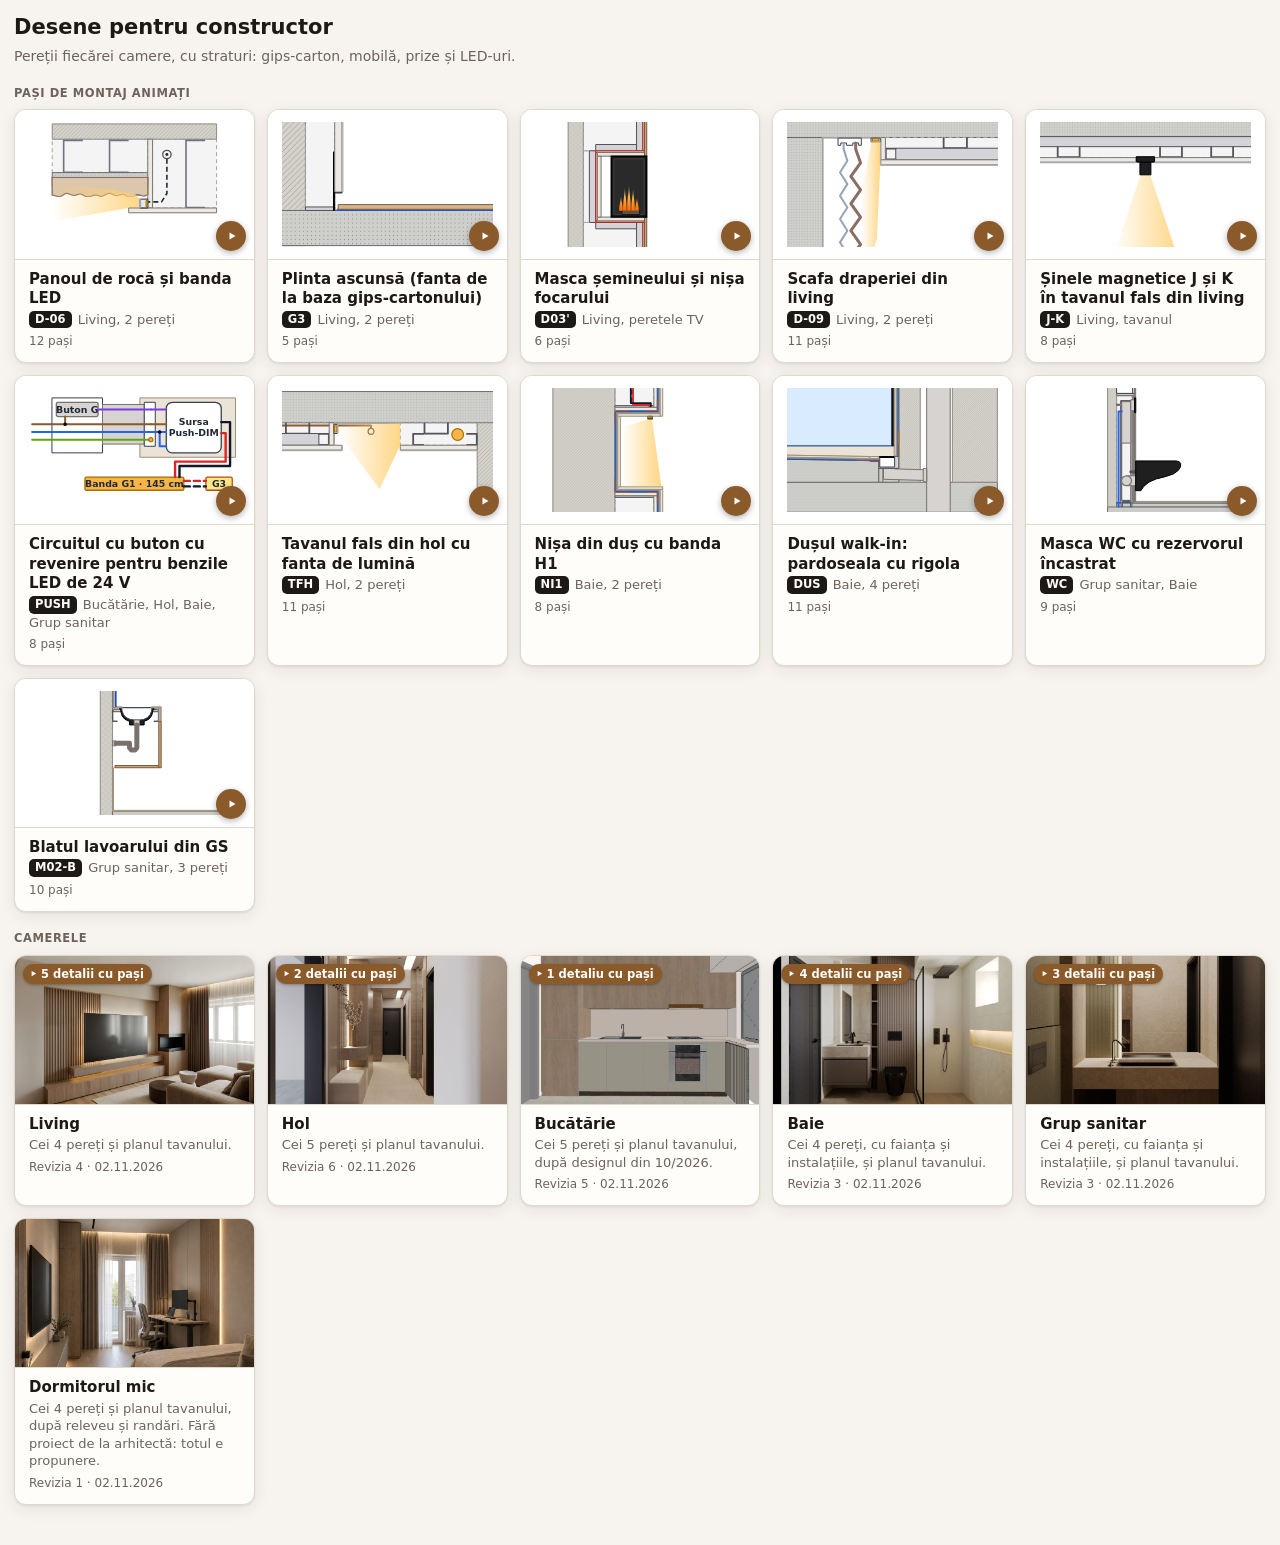
==== index.html @ 3a08f69e "Desene din renovare@1bae1ef Co-Authored-By: Claude Opus 5.5 <noreply@anthropic.com>" ====
<!doctype html>
<html lang="ro">
<head>
<meta charset="utf-8">
<meta name="robots" content="noindex, nofollow">
<meta name="viewport" content="width=device-width, initial-scale=1">
<title>Desene pentru constructor</title>
<link rel="stylesheet" href="css/desen.css">
<script>try { var t = localStorage.getItem('desene:tema'); if (t === 'luminos' || t === 'intunecat') document.documentElement.dataset.tema = t; } catch (e) {}</script>
</head>
<body>
<div class="pagina">
  <header class="cap">
    <h1>Desene pentru constructor</h1>
    <span id="subtitlu">Pereții fiecărei camere, cu straturi: gips-carton, mobilă, prize și LED-uri.</span>
  </header>
  <div class="camere carduri">
    <a class="card" href="living.html#N">
      <span class="card-vizual"><img src="img/camere/living.jpg" width="800" height="500" alt="Randarea livingului: peretele televizorului, cu șemineul" loading="lazy" decoding="async"></span>
      <span class="card-text"><b>Living</b><small>Cei 4 pereți și planul tavanului.</small><span class="card-rev">Revizia 4 · 02.11.2026</span></span>
    </a>
    <a class="card" href="hol.html#N">
      <span class="card-vizual"><img src="img/camere/hol.jpg" width="800" height="500" alt="Randarea holului" loading="lazy" decoding="async"></span>
      <span class="card-text"><b>Hol</b><small>Cei 5 pereți și planul tavanului.</small><span class="card-rev">Revizia 6 · 02.11.2026</span></span>
    </a>
    <a class="card" href="bucatarie.html#N">
      <span class="card-vizual"><img src="img/camere/bucatarie.jpg" width="800" height="500" alt="Vederea bucătăriei din designul 10/2026" loading="lazy" decoding="async"></span>
      <span class="card-text"><b>Bucătărie</b><small>Cei 5 pereți și planul tavanului, după designul din 10/2026.</small><span class="card-rev">Revizia 5 · 02.11.2026</span></span>
    </a>
    <a class="card" href="baie.html#N">
      <span class="card-vizual"><img src="img/camere/baie.jpg" width="800" height="500" alt="Randarea băii" loading="lazy" decoding="async"></span>
      <span class="card-text"><b>Baie</b><small>Cei 4 pereți, cu faianța și instalațiile, și planul tavanului.</small><span class="card-rev">Revizia 3 · 02.11.2026</span></span>
    </a>
    <a class="card" href="gs.html#N">
      <span class="card-vizual"><img src="img/camere/gs.jpg" width="800" height="500" alt="Randarea grupului sanitar" loading="lazy" decoding="async"></span>
      <span class="card-text"><b>Grup sanitar</b><small>Cei 4 pereți, cu faianța și instalațiile, și planul tavanului.</small><span class="card-rev">Revizia 3 · 02.11.2026</span></span>
    </a>
    <a class="card" href="dormitor-mic.html#N">
      <span class="card-vizual"><img src="img/camere/dormitor-mic.jpg" width="800" height="500" alt="Randarea dormitorului mic: televizorul, dulapul, ușa de balcon și biroul" loading="lazy" decoding="async"></span>
      <span class="card-text"><b>Dormitorul mic</b><small>Cei 4 pereți și planul tavanului, după releveu și randări. Fără proiect de la arhitectă: totul e propunere.</small><span class="card-rev">Revizia 1 · 02.11.2026</span></span>
    </a>
  </div>
</div>
<script src="data/living.js"></script>
<script src="data/hol.js"></script>
<script src="data/bucatarie.js"></script>
<script src="data/baie.js"></script>
<script src="data/gs.js"></script>
<script src="data/dormitor-mic.js"></script>
<script src="data/detalii/D-06.js"></script>
<script src="data/detalii/D03p.js"></script>
<script src="data/detalii/G3.js"></script>
<script src="data/detalii/D-09.js"></script>
<script src="data/detalii/J-K.js"></script>
<script src="data/detalii/TFH.js"></script>
<script src="data/detalii/DUS.js"></script>
<script src="data/detalii/NI1.js"></script>
<script src="data/detalii/WC.js"></script>
<script src="data/detalii/M02-B.js"></script>
<script src="data/detalii/PUSH.js"></script>
<script src="js/pasi.js"></script>
<script src="js/index.js"></script>
</body>
</html>
---- css/desen.css ----
/* Aceleași culori ca paginile din analiza/html (build.py). Desenul rămâne pe hârtie deschisă și în modul întunecat.
   Tema: fără data-tema pe <html> urmează sistemul (Automat); data-tema="intunecat" sau "luminos" o fixează
   (alegerea din bară, salvată în localStorage „desene:tema” și pusă din <head>, înainte de prima afișare). */
:root {
  --bg:#f7f4ef; --surface:#fffdfa; --surface-2:#f1ece4; --border:#e0d8cb;
  --text:#2b2622; --muted:#6d635a; --heading:#1d1916;
  --accent:#8a5a2b; --accent-soft:#f0e4d6;
  --hartie:#ffffff; --sel:#b42318; --intre:#1d4ed8; --atentie:#b45309; --atentie-soft:#fdf3e1; --ok:#15803d;
  --umbra:0 1px 2px rgba(40,30,20,.08), 0 4px 16px rgba(40,30,20,.08);
  --font:ui-sans-serif, system-ui, -apple-system, "Segoe UI", Roboto, Helvetica, Arial, sans-serif;
  color-scheme:light dark;
}
@media (prefers-color-scheme: dark) {
  :root:not([data-tema="luminos"]) {
    --bg:#17150f; --surface:#1f1c16; --surface-2:#272319; --border:#39332a;
    --text:#e8e2d6; --muted:#a49a8c; --heading:#f5f0e6;
    --accent:#d8a76a; --accent-soft:#302819;
    --hartie:#ebe7df; --sel:#f87171; --intre:#93b4ff; --atentie:#f0b45a; --atentie-soft:#2e2414; --ok:#4ade80;
    --umbra:0 1px 2px rgba(0,0,0,.4), 0 4px 16px rgba(0,0,0,.35);
  }
}
:root[data-tema="intunecat"] {
  --bg:#17150f; --surface:#1f1c16; --surface-2:#272319; --border:#39332a;
  --text:#e8e2d6; --muted:#a49a8c; --heading:#f5f0e6;
  --accent:#d8a76a; --accent-soft:#302819;
  --hartie:#ebe7df; --sel:#f87171; --intre:#93b4ff; --atentie:#f0b45a; --atentie-soft:#2e2414; --ok:#4ade80;
  --umbra:0 1px 2px rgba(0,0,0,.4), 0 4px 16px rgba(0,0,0,.35);
  color-scheme:dark;
}
:root[data-tema="luminos"] { color-scheme:light; }
* { box-sizing:border-box; }
[hidden] { display:none !important; }
html { -webkit-text-size-adjust:100%; }
body { margin:0; background:var(--bg); color:var(--text); font-family:var(--font); font-size:14px; line-height:1.45; }
a { color:var(--accent); }
button { font:inherit; color:inherit; }
:focus-visible { outline:2px solid var(--accent); outline-offset:2px; }
.ic { width:18px; height:18px; fill:none; stroke:currentColor; stroke-width:2; stroke-linecap:round; stroke-linejoin:round; flex:none; }
.doar-print { display:none; }

/* ---------------------------------------------------------------- index.html */
.pagina { max-width:1280px; margin:0 auto; padding:12px 14px 40px; }
header.cap { display:flex; flex-wrap:wrap; gap:4px 16px; align-items:baseline; margin-bottom:10px; }
header.cap .inapoi { font-size:13px; text-decoration:none; }
header.cap h1 { margin:0; font-size:21px; color:var(--heading); width:100%; }
header.cap #subtitlu { color:var(--muted); }
/* cardurile: imaginea sus (randarea camerei sau desenul detaliului), apoi titlul și subtitlul */
.carduri { display:grid; grid-template-columns:repeat(auto-fill, minmax(min(100%, 220px), 1fr)); gap:12px; }
.card { display:flex; flex-direction:column; min-width:0; overflow:hidden; border:1px solid var(--border); border-radius:12px; background:var(--surface); color:var(--text); text-decoration:none; box-shadow:var(--umbra); }
.card-vizual { position:relative; display:block; aspect-ratio:16 / 10; overflow:hidden; background:var(--surface-2); border-bottom:1px solid var(--border); }
.card-vizual img { display:block; width:100%; height:100%; object-fit:cover; }
.card-pasi .card-vizual { background:var(--hartie); }
.card-pasi .card-vizual > svg { position:absolute; top:12px; left:14px; width:calc(100% - 28px); height:calc(100% - 24px); }
.card-vizual .tag-pasi { position:absolute; left:8px; top:8px; box-shadow:0 1px 3px rgba(0,0,0,.3); }
.card-vizual .pp-semn { position:absolute; right:8px; bottom:8px; width:30px; height:30px; box-shadow:0 2px 6px rgba(0,0,0,.3); }
.card-vizual .pp-semn .ic { width:12px; height:12px; }
.card-text .badge { margin-right:2px; padding:0 6px; background:var(--heading); color:var(--surface); font-size:11.5px; vertical-align:1px; }
.card-text { display:flex; flex-direction:column; gap:2px; padding:10px 14px 12px; }
.card-text b { font-size:15px; line-height:1.3; color:var(--heading); }
.card-text small { font-size:13px; line-height:1.35; color:var(--muted); }
.card-rev { margin-top:4px; font-size:12px; line-height:1.3; color:var(--muted); }
@media (hover: hover) and (prefers-reduced-motion: no-preference) {
  .card { transition:border-color .15s, transform .15s; }
  .card-vizual img { transition:transform .3s; }
  .card:hover { border-color:color-mix(in srgb, var(--accent) 60%, var(--border)); transform:translateY(-2px); }
  .card:hover .card-vizual img { transform:scale(1.03); }
}
@media (hover: hover) and (prefers-reduced-motion: reduce) { .card:hover { border-color:color-mix(in srgb, var(--accent) 60%, var(--border)); } }
@media (max-width: 559px) {
  .carduri { grid-template-columns:1fr 1fr; gap:10px; }
  /* pașii, pe telefon: un rând care se derulează în lateral, ca desenele să rămână destul de mari */
  .index-pasi .carduri { display:flex; overflow-x:auto; scroll-snap-type:x mandatory; scroll-padding:0 14px; margin:0 -14px; padding:2px 14px 10px; scrollbar-width:none; }
  .index-pasi .carduri::-webkit-scrollbar { display:none; }
  .index-pasi .card { flex:0 0 78%; scroll-snap-align:start; }
  .card-text { padding:8px 10px 10px; }
  .card-text b { font-size:14px; }
  .card-text small { font-size:12.5px; }
}
.index-pasi h2, .index-titlu { margin:18px 0 8px; font-size:11.5px; font-weight:600; color:var(--muted); text-transform:uppercase; letter-spacing:.05em; }

/* ---------------------------------------------------------------- aplicația: bară, comenzi, desen, panou */
.app { height:100vh; height:100dvh; display:flex; flex-direction:column; }

/* o singură bară sus. Pe calculator: înapoi, planul, camera, filele pereților, straturile, revizia, ajutorul și tiparul.
   Pe telefon: înapoi, butonul cu peretele ales (deschide lista pereților), straturile și meniul „mai mult”. */
.bara { display:flex; align-items:center; gap:8px; min-height:52px; padding:5px 10px 5px 6px; background:var(--surface); border-bottom:1px solid var(--border); }
.titluri { flex:none; min-width:0; display:flex; flex-direction:column; }
.titluri h1 { margin:0; font-size:16px; line-height:1.3; color:var(--heading); white-space:nowrap; }
.titluri h1 .sep { color:var(--muted); font-weight:400; margin:0 2px; }
.titluri #subtitlu, .h1-perete { display:none; }
.bara-spatiu { flex:1 1 0; min-width:0; }
.chip-meta { font-size:12px; color:var(--muted); background:var(--surface-2); border:1px solid var(--border); border-radius:999px; padding:3px 10px; white-space:nowrap; }
.buton-icon { display:inline-grid; place-items:center; width:36px; height:36px; flex:none; border-radius:9px; border:1px solid transparent; background:transparent; color:var(--text); cursor:pointer; text-decoration:none; }
.buton-icon:hover { background:var(--surface-2); border-color:var(--border); }
.doar-ingust, .alege-perete, .sb-scurt { display:none; }

.mini-plan { width:40px; height:44px; flex:none; border-radius:6px; overflow:hidden; }
.mini-plan svg, .ap-plan svg, .mp-plan svg { width:100%; height:100%; display:block; }
.mini-plan .activ, .mp-plan .activ { cursor:pointer; }
.segmente { display:flex; gap:2px; padding:3px; min-width:0; overflow-x:auto; scrollbar-width:none; background:var(--surface-2); border:1px solid var(--border); border-radius:10px; }
.segmente::-webkit-scrollbar { display:none; }
.segmente button { display:inline-flex; align-items:center; flex:none; border:0; background:transparent; border-radius:7px; padding:6px 12px; font-size:13.5px; font-weight:600; color:var(--muted); cursor:pointer; white-space:nowrap; }
.segmente button:hover:not(:disabled):not(.on) { color:var(--text); }
.segmente button.on { background:var(--surface); color:var(--heading); box-shadow:0 1px 2px rgba(0,0,0,.14); }
.segmente button:disabled { cursor:default; opacity:.6; font-weight:500; }
.segmente small { font-size:11px; font-weight:400; margin-left:5px; }
#pereti { flex:0 1 auto; }
.tab-pasi { display:inline-grid; place-items:center; width:15px; height:15px; margin-left:6px; border-radius:50%; background:var(--accent); color:var(--surface); }
.tab-pasi .ic { width:7px; height:7px; margin-left:1px; fill:currentColor; stroke:none; }
.straturi-btn { flex:none; padding:6px 10px; white-space:nowrap; }
.straturi-btn .ic { width:16px; height:16px; }
.straturi-btn.partial { border-color:color-mix(in srgb, var(--atentie) 55%, var(--border)); color:var(--atentie); background:var(--atentie-soft); }

/* butonul „Alege peretele” (telefon): planul mic, numele peretelui și camera, cu poziția în listă */
.alege-perete { flex:0 1 auto; margin-right:auto; min-width:0; align-items:center; gap:8px; min-height:44px; padding:3px 6px; border:0; border-radius:10px; background:transparent; text-align:left; cursor:pointer; }
.alege-perete:hover { background:var(--surface-2); }
.ap-plan { flex:none; width:32px; height:36px; border-radius:5px; overflow:hidden; pointer-events:none; }
.ap-text { flex:1; min-width:0; display:flex; flex-direction:column; }
.ap-text b { font-size:15px; line-height:1.25; color:var(--heading); white-space:nowrap; overflow:hidden; text-overflow:ellipsis; }
.ap-text small { font-size:12px; color:var(--muted); white-space:nowrap; overflow:hidden; text-overflow:ellipsis; }
.alege-perete > .ic { flex:none; width:16px; height:16px; color:var(--muted); }

/* meniurile din bară */
.meniu-fundal { position:fixed; inset:0; z-index:29; background:transparent; }
.meniu-fundal.intunecat { background:rgba(20,15,10,.3); }
.meniu-fundal[hidden], .meniu[hidden] { display:none; }
.meniu { position:fixed; z-index:30; min-width:250px; max-width:calc(100vw - 16px); overflow-y:auto; overscroll-behavior:contain; padding:6px; background:var(--surface); border:1px solid var(--border); border-radius:12px; box-shadow:0 12px 36px rgba(0,0,0,.2); }
.meniu-cap { display:flex; align-items:baseline; gap:8px; padding:6px 10px 6px; font-size:11.5px; font-weight:600; color:var(--muted); text-transform:uppercase; letter-spacing:.05em; }
.meniu-cap small { font-size:11.5px; font-weight:400; text-transform:none; letter-spacing:0; }
.meniu-rand, .strat-rand { display:flex; align-items:center; gap:10px; width:100%; min-height:44px; padding:8px 10px; border:0; border-radius:8px; background:transparent; color:var(--text); text-align:left; font-size:14px; cursor:pointer; }
.meniu-rand:hover, .strat-rand:hover { background:var(--surface-2); }
.meniu-rand .ic { color:var(--muted); }
.meniu-rand.toate { justify-content:center; margin-top:2px; border-top:1px solid var(--border); border-radius:0 0 8px 8px; color:var(--accent); font-weight:600; }
.strat-rand i { flex:none; width:14px; height:14px; border-radius:4px; border:2px solid var(--c); }
.strat-rand.on i { background:var(--c); }
.strat-rand .sr-nume { flex:1; }
.strat-rand:not(.on) .sr-nume { color:var(--muted); }
.strat-rand .sr-n { color:var(--muted); font-size:12.5px; font-variant-numeric:tabular-nums; }
.strat-rand .ic { visibility:hidden; color:var(--ok); }
.strat-rand.on .ic { visibility:visible; }
.meniu-tema .meniu-rand[aria-checked="true"] { background:var(--accent-soft); color:var(--heading); font-weight:600; }
.meniu-tema .meniu-rand[aria-checked="true"] .ic { color:var(--accent); }
.tema-rand { display:flex; align-items:center; gap:10px; padding:6px 6px 6px 10px; margin-top:2px; border-top:1px solid var(--border); }
.tema-rand > span { flex:1; font-size:14px; color:var(--muted); }
.tema-rand .segmente { flex:none; }
.tema-rand .segmente button { min-height:36px; padding:4px 10px; font-size:13px; }
.meniu-pereti { width:min(500px, calc(100vw - 16px)); padding:8px; }
.mp-corp { display:grid; grid-template-columns:92px minmax(0, 1fr); gap:10px; align-items:start; }
.mp-plan { position:sticky; top:0; width:92px; height:100px; }
.mp-lista { list-style:none; margin:0; padding:0; display:grid; gap:2px; }
.mp-rand { display:flex; flex-direction:column; align-items:flex-start; gap:1px; width:100%; min-height:48px; padding:7px 10px; border:0; border-radius:9px; background:transparent; color:var(--text); text-align:left; cursor:pointer; }
.mp-rand:hover:not(:disabled) { background:var(--surface-2); }
.mp-rand.on { background:var(--accent-soft); box-shadow:inset 3px 0 0 var(--accent); }
.mp-rand:disabled { opacity:.55; cursor:default; }
.mp-nume { font-weight:600; color:var(--heading); }
.mp-sub { font-size:12.5px; line-height:1.35; color:var(--muted); display:-webkit-box; -webkit-line-clamp:2; -webkit-box-orient:vertical; overflow:hidden; }
.mp-pasi { display:flex; flex-wrap:wrap; gap:4px; margin-top:4px; }
.tag-pasi { display:inline-flex; align-items:center; gap:3px; padding:0 8px 0 6px; border-radius:999px; background:var(--accent); color:var(--surface); font-size:11.5px; font-weight:700; line-height:20px; white-space:nowrap; }
.tag-pasi .ic { width:9px; height:9px; fill:currentColor; stroke:none; }

/* variantele (de ex. poziția panoului 2) stau pe desen, jos în stânga; peste hârtie, deci cu culori deschise */
.variante { position:absolute; left:12px; bottom:12px; z-index:2; display:flex; align-items:center; gap:8px; max-width:calc(100% - 84px); padding:4px 4px 4px 10px; background:#fffdfa; border:1px solid #d8d2c7; border-radius:12px; box-shadow:var(--umbra); }
.variante[hidden] { display:none; }
.var-et { min-width:0; overflow:hidden; text-overflow:ellipsis; font-size:12px; font-weight:600; color:#b45309; white-space:nowrap; }
.variante .segmente { flex:none; background:#f1ece4; border-color:#e0d8cb; }
.variante .segmente button { padding:5px 10px; font-size:12.5px; color:#6d635a; }
.variante .segmente button.on { background:#fff; color:#b45309; box-shadow:0 0 0 1px rgba(180,83,9,.5), 0 1px 2px rgba(0,0,0,.14); }

.lucru { flex:1; min-height:0; display:grid; grid-template-columns:minmax(0, 1fr) 380px; background:var(--hartie); }
.desen-cutie { position:relative; min-width:0; min-height:0; overflow:hidden; background:var(--hartie); }
#desen { position:absolute; inset:0; width:100%; height:100%; display:block; touch-action:none; user-select:none; -webkit-user-select:none; cursor:grab; font-family:var(--font); }
#desen:active { cursor:grabbing; }
#desen .elem, #desen .eticheta { cursor:pointer; }
#desen .stins { opacity:.2; }
#desen .glow { animation:puls 2.8s ease-in-out infinite; }
@keyframes puls { 50% { opacity:.35; } }
@media (hover: hover) {
  #desen .elem:not(.stins):hover, #desen .eticheta:not(.stins):hover { filter:drop-shadow(0 0 2.5px rgba(29,78,216,.8)); }
  #desen .stins:hover { opacity:.5; }
}
@media (prefers-reduced-motion: reduce) { #desen .glow { animation:none; } }

/* butoanele de zoom stau peste hârtie, deci au aceleași culori deschise și în modul întunecat */
.zoom { position:absolute; right:12px; bottom:12px; display:flex; flex-direction:column; background:#fffdfa; border:1px solid #d8d2c7; border-radius:10px; box-shadow:var(--umbra); overflow:hidden; }
.zoom button { width:38px; height:38px; display:grid; place-items:center; border:0; background:transparent; color:#2b2622; cursor:pointer; }
.zoom button + button { border-top:1px solid #ece7df; }
.zoom button:hover { background:#f1ece4; }

/* pe telefon, la zoom mic: câte coduri nu se văd; o atingere mărește desenul (peste hârtie, deci culori deschise) */
.coduri-ascunse { position:absolute; top:10px; left:10px; z-index:2; min-height:32px; padding:0 12px; border:1px solid #d8d2c7; border-radius:999px; background:#fffdfa; color:#6d635a; font-size:12.5px; font-weight:600; box-shadow:var(--umbra); cursor:pointer; }
.coduri-ascunse[hidden] { display:none; }
.tooltip[hidden] { display:none; }
.tooltip { position:absolute; left:0; top:0; z-index:3; pointer-events:none; max-width:320px; padding:4px 9px; background:#1d1916; color:#f5f0e6; border-radius:6px; font-size:12.5px; white-space:nowrap; overflow:hidden; text-overflow:ellipsis; box-shadow:var(--umbra); }
.tooltip b { margin-right:6px; }
.tooltip em { display:block; font-style:normal; color:#93b4ff; }
.tooltip .tp-pasi { display:block; color:#d6cfc3; font-size:12px; }
.semn-pasi { display:inline-flex; margin-left:6px; vertical-align:-2px; }
.semn-pasi svg { width:15px; height:15px; }
.semn-pasi circle { fill:#8a5a2b; stroke:#fff; stroke-width:.8; }
.semn-pasi path { fill:#fff; }
.leg .semn-pasi { margin-left:-2px; }

.panou { display:flex; flex-direction:column; min-height:0; background:var(--surface); border-left:1px solid var(--border); }
.rezumat-bara { display:none; }
.panou-corp { flex:1; min-height:0; overflow-y:auto; padding:14px 16px 28px; }

/* ---------------------------------------------------------------- fișa elementului și distanțele */
.selectie { margin-bottom:16px; }
.selectie.gol { padding:10px 12px; border:1px dashed var(--border); border-radius:10px; font-size:13px; color:var(--muted); }
.selectie.gol p { margin:0; }
.selectie.gol p b { color:var(--heading); }
.selectie.gol .indiciu { margin-top:6px; }
.fisa { padding:12px; background:var(--surface); border:1px solid var(--border); border-radius:12px; box-shadow:var(--umbra); }
.fisa-cap { display:flex; align-items:flex-start; gap:10px; }
.fisa-cap > .badge { margin-top:2px; }
.fisa-titlu { flex:1; min-width:0; }
.fisa-titlu b { display:block; font-size:15px; line-height:1.3; color:var(--heading); }
.fisa-cap .buton-icon { width:30px; height:30px; margin:-4px -4px 0 0; color:var(--muted); }
.stare-text { display:inline-flex; align-items:center; gap:6px; margin-top:3px; font-size:12.5px; color:var(--muted); }
.stare-text i { width:8px; height:8px; border-radius:50%; background:var(--c); }
.cote-titlu { margin:12px 0 5px; font-size:11.5px; color:var(--muted); text-transform:uppercase; letter-spacing:.05em; }
.cote-grid { display:grid; gap:5px; }
.cote-rand { display:grid; grid-template-columns:62px repeat(3, minmax(0, 1fr)); gap:5px; }
.cote-rand.n2 { grid-template-columns:62px repeat(2, minmax(0, 1fr)); }
.cote-rand.n1 { grid-template-columns:62px minmax(0, 1fr); }
.c.gol b { color:var(--muted); font-weight:600; }
.cote-et { align-self:center; font-size:12px; color:var(--muted); }
.c { display:flex; flex-direction:column; min-width:0; padding:5px 8px; background:var(--surface-2); border-radius:8px; }
.c b { font-size:16px; line-height:1.25; color:var(--sel); font-variant-numeric:tabular-nums; }
.c.el b { color:var(--heading); }
.c small { font-size:11px; line-height:1.25; color:var(--muted); }
.fara-poz { margin:12px 0 0; padding:8px 10px; border-radius:8px; background:var(--atentie-soft); color:var(--atentie); font-size:13px; }
.detalii { display:grid; grid-template-columns:82px 1fr; gap:5px 10px; margin:12px 0; font-size:13.5px; }
.detalii dt { color:var(--muted); }
.detalii dd { margin:0; overflow-wrap:anywhere; }
.actiuni { display:flex; flex-wrap:wrap; gap:8px; }
.buton { display:inline-flex; align-items:center; gap:7px; padding:7px 12px; border:1px solid var(--border); border-radius:9px; background:var(--surface); color:var(--text); font-size:13.5px; font-weight:600; text-decoration:none; cursor:pointer; }
.buton:hover { background:var(--surface-2); }
.buton .ic { width:16px; height:16px; }
.buton.principal { background:#1d4ed8; border-color:#1d4ed8; color:#fff; }
.buton.principal:hover { background:#1e40af; }
.buton.activ { border-color:#1d4ed8; color:var(--intre); }
.buton.whatsapp { color:var(--ok); }
.pereche { display:inline-flex; align-items:center; gap:5px; margin-top:2px; color:var(--intre); font-weight:700; }
.intre { margin:10px 0 0; font-size:13px; color:var(--muted); }
.masuri h4 { margin:12px 0 5px; font-size:11.5px; font-weight:600; color:var(--muted); text-transform:uppercase; letter-spacing:.05em; }
.masuri ul { list-style:none; margin:0; padding:0; display:grid; gap:4px; }
.masuri li { padding:6px 9px; background:var(--surface-2); border-radius:8px; font-size:13.5px; }
.masuri li b { margin-right:3px; font-size:15px; color:var(--intre); font-variant-numeric:tabular-nums; }
.indiciu { margin:10px 0 0; font-size:12.5px; color:var(--muted); }
.indiciu .ic { width:14px; height:14px; margin-right:5px; vertical-align:-2px; }

.badge { display:inline-block; padding:0 7px; border:0; border-radius:5px; color:#fff; font-size:12.5px; font-weight:700; line-height:1.55; white-space:nowrap; font-variant-numeric:tabular-nums; -webkit-print-color-adjust:exact; print-color-adjust:exact; }
button.badge { cursor:pointer; }
button.badge:hover { filter:brightness(1.12); }
.badge.mic { padding:0 5px; font-size:11px; }

/* ---------------------------------------------------------------- file: elemente și verificări */
.file { position:sticky; top:-14px; z-index:1; display:flex; gap:2px; margin:0 -16px 10px; padding:0 12px; background:var(--surface); border-bottom:1px solid var(--border); overflow-x:auto; scrollbar-width:none; }
.file::-webkit-scrollbar { display:none; }
.file button { flex:none; white-space:nowrap; display:inline-flex; align-items:center; gap:6px; margin-bottom:-1px; padding:9px 7px; border:0; border-bottom:2px solid transparent; background:transparent; color:var(--muted); font-weight:600; cursor:pointer; }
.file button.on { color:var(--heading); border-bottom-color:var(--accent); }
#nr-elemente, #nr-montaj { display:none; }
.file button[hidden] { display:none; }
#nr-verificari { display:inline-flex; gap:3px; }
.nr { padding:0 6px; border-radius:999px; background:var(--surface-2); color:var(--muted); font-size:11px; font-weight:600; line-height:17px; font-variant-numeric:tabular-nums; }
.nr.atentie { background:var(--atentie-soft); color:var(--atentie); border:1px solid color-mix(in srgb, var(--atentie) 40%, transparent); }

.cauta { position:relative; display:block; margin-bottom:6px; }
.cauta .ic { position:absolute; left:10px; top:50%; width:16px; height:16px; transform:translateY(-50%); color:var(--muted); }
.cauta input { width:100%; padding:8px 10px 8px 34px; border:1px solid var(--border); border-radius:9px; background:var(--surface-2); color:var(--text); font:inherit; }
.grup h3 { display:flex; align-items:center; gap:7px; margin:14px 0 4px; font-size:11.5px; font-weight:600; color:var(--muted); text-transform:uppercase; letter-spacing:.05em; }
.grup h3 i { width:9px; height:9px; border-radius:3px; background:var(--c); }
.grup h3 em { font-style:normal; font-weight:400; text-transform:none; letter-spacing:0; }
.grup ul { list-style:none; margin:0; padding:0; }
.rand { display:grid; grid-template-columns:var(--cod, 50px) minmax(0, 1fr); gap:1px 10px; align-items:baseline; width:100%; padding:6px 8px; border:0; border-radius:8px; background:transparent; text-align:left; cursor:pointer; }
.rand:hover { background:var(--surface-2); }
.rand.ales { background:var(--accent-soft); box-shadow:inset 3px 0 0 var(--accent); }
.rand .badge { grid-row:span 2; align-self:start; justify-self:start; margin-top:1px; }
.rand .nume { font-size:13.5px; line-height:1.3; }
.rand .poz { font-size:12px; color:var(--muted); font-variant-numeric:tabular-nums; }
.grup.ascuns .rand { opacity:.6; }
.gol-lista { color:var(--muted); font-size:13px; }
.link-tabel { display:inline-block; margin-top:12px; font-size:13px; }

.v-grup { margin:0 0 10px; }
.v-grup > summary { display:flex; align-items:center; gap:7px; min-height:40px; font-size:11.5px; font-weight:600; color:var(--muted); text-transform:uppercase; letter-spacing:.05em; cursor:pointer; list-style:none; }
.v-grup > summary::-webkit-details-marker { display:none; }
.v-grup > summary::before { content:""; width:7px; height:7px; margin:0 2px; border-right:2px solid currentColor; border-bottom:2px solid currentColor; transform:rotate(-45deg); transition:transform .15s; }
.v-grup[open] > summary::before { transform:rotate(45deg); }
.v-atentie > summary { color:var(--atentie); }
.verif { list-style:none; margin:0; padding:0; display:grid; gap:6px; }
.verif li { display:grid; grid-template-columns:20px 1fr; gap:9px; padding:9px 10px; border:1px solid var(--border); border-radius:10px; background:var(--surface); font-size:13.5px; }
.verif li.atentie { border-color:color-mix(in srgb, var(--atentie) 45%, var(--border)); background:var(--atentie-soft); }
.v-corp { min-width:0; }
.v-text { margin:0; display:-webkit-box; -webkit-line-clamp:3; -webkit-box-orient:vertical; overflow:hidden; cursor:pointer; }
.verif li.deschis .v-text { display:block; }
.v-sursa { display:none; margin-top:4px; color:var(--muted); font-size:12px; }
.verif li.deschis .v-sursa { display:block; }
.v-ic { display:grid; place-items:center; width:20px; height:20px; border-radius:50%; background:var(--surface-2); color:var(--muted); font-size:12px; font-weight:700; font-style:normal; }
.atentie .v-ic { background:var(--atentie); color:#fff; }
.v-ids { display:flex; flex-wrap:wrap; gap:4px; margin-top:6px; }
.v-arata { display:inline-flex; align-items:center; min-height:32px; margin-top:4px; padding:0; border:0; background:none; color:var(--accent); font-size:12.5px; font-weight:600; cursor:pointer; }
.v-arata:hover { text-decoration:underline; }

/* fila Montaj: detaliile din cameră, cu elementele lor */
.mj-card { margin:0 0 8px; }
.mj-card .pp-card { width:100%; }
.mj-card .pp-text b, .mj-card .pp-text small { white-space:normal; }
.mj-card.fara .pp-card { border-style:dashed; background:var(--surface); cursor:default; }
.pp-semn.gol { background:var(--surface-2); border:1.5px dashed var(--border); }
.mj-els { display:flex; flex-wrap:wrap; gap:5px; padding:6px 2px 0 52px; }
.mj-els .badge { min-height:24px; line-height:24px; }

/* ---------------------------------------------------------------- sub aplicație: tabelul complet */
.sub { max-width:1280px; margin:0 auto; padding:22px 14px 40px; }
.sub h2 { margin:0 0 6px; font-size:15px; color:var(--heading); }
.nota { margin:0 0 10px; color:var(--muted); font-size:13px; }
#tabel { overflow-x:auto; border:1px solid var(--border); border-radius:10px; }
#tabel table { border-collapse:collapse; width:100%; font-size:13.5px; background:var(--surface); }
#tabel th, #tabel td { padding:7px 8px; border-bottom:1px solid var(--border); text-align:left; vertical-align:top; }
#tabel tr:last-child td { border-bottom:0; }
#tabel th { background:var(--surface-2); font-weight:600; white-space:nowrap; }
#tabel td.num { white-space:nowrap; font-variant-numeric:tabular-nums; }
#tabel input { width:18px; height:18px; }
.sursa { color:var(--muted); font-size:12.5px; }
#modificari { margin-top:18px; color:var(--muted); font-size:13px; }

/* ---------------------------------------------------------------- ajutor și legendă */
dialog { width:min(640px, calc(100vw - 24px)); max-height:min(82vh, 760px); padding:0; border:1px solid var(--border); border-radius:14px; background:var(--surface); color:var(--text); box-shadow:0 20px 60px rgba(0,0,0,.3); }
dialog::backdrop { background:rgba(20,15,10,.45); }
.dialog-cap { position:sticky; top:0; display:flex; align-items:center; justify-content:space-between; padding:10px 10px 10px 18px; background:var(--surface); border-bottom:1px solid var(--border); }
.dialog-cap h2 { margin:0; font-size:16px; color:var(--heading); }
.dialog-corp { padding:4px 18px 20px; }
.dialog-corp h3 { margin:16px 0 6px; font-size:11.5px; font-weight:600; color:var(--muted); text-transform:uppercase; letter-spacing:.05em; }
.dialog-corp ul { margin:0; padding-left:18px; }
.dialog-corp li { margin:5px 0; }
.referinte p { margin:4px 0; }
.leg-rand { margin:6px 0; }
.leg-rand > b { display:block; margin-bottom:2px; font-size:13px; }
.leg { display:inline-flex; align-items:center; gap:5px; margin:2px 14px 2px 0; white-space:nowrap; font-size:13.5px; }
.leg i { display:inline-block; width:12px; height:12px; border-radius:3px; }
.t-sel { color:var(--sel); font-weight:600; }
.t-intre { color:var(--intre); font-weight:600; }

/* ---------------------------------------------------------------- pașii de montaj ai peretelui (în panou și în foaia închisă) */
.pasi-perete:empty, .pasi-foaie { display:none; }
#pasi-lista { margin:2px 0 12px; }
.pp-titlu { margin:0 0 6px; font-size:11.5px; font-weight:600; color:var(--muted); text-transform:uppercase; letter-spacing:.05em; }
.pp-carduri { display:flex; flex-direction:column; gap:6px; }
.pp-card { flex:1 1 0; min-width:0; display:flex; align-items:center; gap:10px; min-height:52px; padding:7px 12px 7px 8px; border:1px solid color-mix(in srgb, var(--accent) 45%, var(--border)); border-radius:12px; background:var(--accent-soft); color:var(--text); text-align:left; cursor:pointer; }
.pp-card:hover { border-color:var(--accent); }
.pp-semn { display:grid; place-items:center; flex:none; width:34px; height:34px; border-radius:50%; background:var(--accent); color:var(--surface); }
.pp-semn .ic { width:14px; height:14px; margin-left:2px; fill:currentColor; stroke:none; }
.pp-text { display:flex; flex-direction:column; min-width:0; }
.pp-text b { font-size:13.5px; line-height:1.3; color:var(--heading); white-space:nowrap; overflow:hidden; text-overflow:ellipsis; }
.pp-text small { font-size:12px; line-height:1.3; color:var(--muted); white-space:nowrap; overflow:hidden; text-overflow:ellipsis; }

/* ---------------------------------------------------------------- acțiunile fișei, banda de măsurare, fila Șantier */
.fisa-actiuni { display:flex; flex-direction:column; gap:8px; margin:12px 0 4px; }
.fisa-actiuni .buton { justify-content:center; min-height:40px; }
.fisa-actiuni-rand { display:flex; gap:8px; }
.fisa-actiuni-rand .buton { flex:1 1 0; min-width:0; }
.fisa-actiuni-rand .buton .ic:last-child:not(:first-child) { margin-left:-2px; }
.cote-scurte { display:grid; grid-template-columns:repeat(3, minmax(0, 1fr)); gap:5px; margin-top:10px; }
.cote-scurte.n2 { grid-template-columns:repeat(2, minmax(0, 1fr)); }
/* cu toate trei dimensiunile, celula lor e mai lată */
.cote-scurte.cu3 { grid-template-columns:minmax(0, .8fr) minmax(0, .8fr) minmax(0, 1.4fr); }
.cote-scurte .el3 b { font-size:14px; white-space:nowrap; }
.fisa-nota { margin:12px 0 0; padding:8px 10px; border-radius:8px; background:var(--surface-2); font-size:13.5px; }
.fisa-mai { margin:10px 0 12px; border-top:1px solid var(--border); }
.fisa-mai summary { display:flex; align-items:center; gap:6px; min-height:40px; font-size:13px; font-weight:600; color:var(--muted); cursor:pointer; list-style:none; }
.fisa-mai summary::-webkit-details-marker { display:none; }
.fisa-mai summary::before { content:""; width:7px; height:7px; margin:0 3px 0 2px; border-right:2px solid currentColor; border-bottom:2px solid currentColor; transform:rotate(-45deg); transition:transform .15s; }
.fisa-mai[open] summary::before { transform:rotate(45deg); }
.fisa-mai .detalii { margin:2px 0 4px; }
.buton.pasi-btn { background:var(--accent); border-color:var(--accent); color:var(--surface); }
.buton.pasi-btn:hover { background:var(--accent); filter:brightness(1.1); }
.buton.pasi-btn .ic { fill:currentColor; stroke:none; }
#desen .semn-pasi-btn { cursor:pointer; }
@media (hover: hover) { #desen .semn-pasi-btn:hover { filter:drop-shadow(0 0 2.5px rgba(138,90,43,.95)); } }

/* banda de măsurare stă peste hârtie, deci are aceleași culori și în modul întunecat */
.banda-masura { position:absolute; top:10px; left:50%; z-index:2; transform:translateX(-50%); display:flex; align-items:center; gap:12px; width:max-content; max-width:calc(100% - 20px); padding:6px 6px 6px 14px; border-radius:12px; background:#1d4ed8; color:#fff; box-shadow:0 4px 14px rgba(29,78,216,.35); }
.banda-masura[hidden] { display:none; }
.bm-text { display:flex; flex-direction:column; min-width:0; }
.bm-text b { display:flex; align-items:center; gap:6px; font-size:14px; white-space:nowrap; }
.bm-text small { font-size:12.5px; line-height:1.3; opacity:.92; }
.banda-masura .badge { box-shadow:0 0 0 1.5px rgba(255,255,255,.75); }
.bm-buton { display:inline-flex; align-items:center; gap:5px; flex:none; min-height:40px; padding:0 12px; border:0; border-radius:9px; background:rgba(255,255,255,.2); color:#fff; font-weight:700; cursor:pointer; }
.bm-buton:hover { background:rgba(255,255,255,.3); }
.bm-buton .ic { width:16px; height:16px; }

.link-tabel { padding:0; border:0; background:none; color:var(--accent); font-size:13px; text-decoration:underline; cursor:pointer; }
.bife { list-style:none; margin:0; padding:0; }
.bife li { display:flex; align-items:center; gap:4px; }
.bife input { flex:none; width:20px; height:20px; margin:0 4px; accent-color:var(--ok); }
.bife .rand { flex:1; min-width:0; }
.bife li.gata .nume { color:var(--muted); text-decoration:line-through; }
.tabel-btn { margin-top:12px; }
.sec-cap { display:flex; align-items:center; gap:10px; }
.sec-cap h2 { flex:1; }

/* ---------------------------------------------------------------- pașii de montaj (js/pasi.js) */
dialog.pasi { width:min(1180px, calc(100vw - 24px)); height:min(800px, calc(100dvh - 24px)); max-width:none; max-height:none; display:none; flex-direction:column; overflow:hidden; }
dialog.pasi[open] { display:flex; }
.ps-cap { display:flex; align-items:flex-start; gap:10px; padding:12px 10px 10px 16px; border-bottom:1px solid var(--border); }
.ps-cod { margin-top:2px; background:#57534e; }
.ps-titluri { flex:1; min-width:0; }
.ps-titluri h2 { margin:0; font-size:16px; line-height:1.3; color:var(--heading); }
.ps-sub { display:block; font-size:12.5px; color:var(--muted); }
.ps-corp { flex:1; min-height:0; display:grid; grid-template-columns:minmax(0, 1.55fr) minmax(300px, 1fr); }
.ps-scena { display:flex; flex-direction:column; min-height:0; margin:0; background:var(--hartie); border-right:1px solid var(--border); }
.ps-scena svg { flex:1; min-height:0; width:100%; display:block; font-family:var(--font); }
.ps-scena figcaption { padding:6px 12px 8px; font-size:12px; color:#6d635a; }
.ps-text { min-height:0; overflow-y:auto; padding:16px 18px 20px; }
.ps-meta { display:flex; flex-wrap:wrap; align-items:center; gap:8px; }
.ps-nr { font-size:12px; font-weight:700; color:var(--accent); text-transform:uppercase; letter-spacing:.05em; }
.ps-cine { padding:1px 9px; border:1px solid var(--border); border-radius:999px; background:var(--surface-2); color:var(--muted); font-size:12.5px; }
.ps-text h3 { margin:8px 0 6px; font-size:19px; line-height:1.25; color:var(--heading); }
.ps-text p { margin:0 0 10px; }
.ps-text h4 { margin:14px 0 6px; font-size:11.5px; font-weight:600; color:var(--muted); text-transform:uppercase; letter-spacing:.05em; }
.ps-puncte { margin:0 0 10px; padding-left:18px; }
.ps-puncte li { margin:4px 0; }
.ps-verifica { list-style:none; margin:0; padding:0; display:grid; gap:6px; }
.ps-verifica li { position:relative; padding:7px 10px 7px 32px; border-radius:8px; background:var(--surface-2); }
.ps-verifica li::before { content:""; position:absolute; left:10px; top:10px; width:12px; height:12px; border:1.5px solid var(--muted); border-radius:3px; }
.ps-atentie { padding:8px 10px; border-radius:8px; background:var(--atentie-soft); color:var(--atentie); font-weight:600; }
.ps-text .ps-sursa { margin-top:16px; font-size:12.5px; color:var(--muted); }
.ps-stare { display:inline-flex; align-items:center; gap:5px; margin-right:6px; color:var(--text); font-weight:600; }
.ps-stare i { width:8px; height:8px; border-radius:50%; background:var(--c); }
.ps-jos { display:flex; flex-wrap:wrap; align-items:center; justify-content:space-between; gap:10px 16px; padding:10px 14px; border-top:1px solid var(--border); }
.ps-puncte-nav { display:flex; flex-wrap:wrap; gap:4px; }
.ps-puncte-nav button { width:28px; height:28px; border:1px solid var(--border); border-radius:50%; background:var(--surface); color:var(--muted); font-size:12px; font-weight:600; font-variant-numeric:tabular-nums; cursor:pointer; }
.ps-puncte-nav button.vazut { border-color:color-mix(in srgb, var(--accent) 35%, var(--border)); background:var(--accent-soft); color:var(--accent); }
.ps-puncte-nav button.on { border-color:var(--accent); background:var(--accent); color:var(--surface); }
.ps-butoane { display:flex; gap:6px; }
.ps-butoane .buton:disabled { opacity:.45; cursor:default; }
.ps-butoane [data-p="reda"] { min-width:150px; justify-content:center; }
.ps-butoane [data-p="reda"] .ic { fill:currentColor; }
.ps-link { flex:none; color:var(--ok); }
.ps-corp { touch-action:pan-y; }
.ps-et { white-space:nowrap; }
.ps-despre { display:none; margin:0 0 10px; color:var(--muted); font-size:13px; }
.ps-reluat { padding:1px 9px; border-radius:999px; background:var(--accent-soft); color:var(--accent); font-size:12px; font-weight:600; }
.ps-legenda ol { margin:0 0 10px; padding-left:22px; }
.ps-legenda li { margin:3px 0; }
.ps-legenda li::marker { font-weight:700; color:var(--heading); }
.ps-aplica { margin-top:14px; padding-top:10px; border-top:1px solid var(--border); }
.ps-aplica h4 { margin-top:0; }
.ps-els { display:flex; flex-wrap:wrap; gap:6px; }
.ps-els .badge { min-height:32px; padding:0 10px; line-height:32px; font-size:13px; }
.ps-aplica small { display:block; margin-top:6px; color:var(--muted); font-size:12px; }
@media (prefers-reduced-motion: no-preference) { .ps-lumina { animation:puls 2.8s ease-in-out 1.6s infinite; } }

/* ---------------------------------------------------------------- telefon și tabletă: panoul devine foaie de jos */
@media screen and (max-width: 899px) {
  .lucru { display:flex; flex-direction:column; }
  .desen-cutie { flex:1; }
  .panou { flex:none; border-left:0; border-top:1px solid var(--border); border-radius:16px 16px 0 0; box-shadow:0 -6px 20px rgba(0,0,0,.1); padding-bottom:env(safe-area-inset-bottom); }
  .panou[data-stare="mare"] { flex:0 0 56%; }
  .panou[data-stare="mic"] .panou-corp { display:none; }
  .panou-corp { padding-top:4px; overscroll-behavior:contain; }
  .file { top:-4px; }
}
@media screen and (max-width: 400px) {
  .file { gap:0; padding:0 8px; }
  .file button { gap:4px; padding:9px 5px; }
}
@media screen and (max-width: 360px), screen and (orientation: landscape) and (max-height: 500px) {
  .file { padding:0 4px; }
  .file button { font-size:13px; }
}
@media screen and (max-width: 899px) {
  .rezumat-bara { position:relative; display:flex; align-items:center; }
  .rezumat-bara::before { content:""; position:absolute; top:6px; left:50%; width:36px; height:4px; margin-left:-18px; border-radius:2px; background:var(--border); }
  .rezumat { display:flex; align-items:center; gap:8px; flex:1; min-width:0; min-height:62px; padding:16px 10px 8px 14px; border:0; background:transparent; text-align:left; cursor:pointer; }
  .rezumat-actiuni { display:flex; gap:4px; flex:none; padding:10px 8px 2px 0; }
  .rezumat-actiuni:empty { display:none; }
  .rz-buton { display:grid; place-items:center; width:44px; height:44px; border:1px solid var(--border); border-radius:12px; background:var(--surface); color:var(--text); cursor:pointer; }
  .rz-buton.pasi { border-color:var(--accent); background:var(--accent); color:var(--surface); }
  .rz-buton.pasi .ic { fill:currentColor; stroke:none; }
  .rz-text { flex:1; min-width:0; display:flex; flex-direction:column; }
  .rz-text b { font-size:14px; color:var(--heading); white-space:nowrap; overflow:hidden; text-overflow:ellipsis; }
  .rz-text small { font-size:12.5px; color:var(--muted); white-space:nowrap; overflow:hidden; text-overflow:ellipsis; }
  .rz-sag { color:var(--intre); font-weight:700; }
  .rz-sageata { color:var(--muted); display:grid; }
  .rz-sageata .ic { transition:transform .2s; }
  .panou[data-stare="mare"] .rz-sageata .ic { transform:rotate(180deg); }
  .selectie.gol { display:none; }
  .panou { position:relative; }
  .panou[data-stare="scurt"] .rezumat-bara, .panou[data-stare="scurt"] .file, .panou[data-stare="scurt"] .fila, .panou[data-stare="scurt"] .pasi-foaie { display:none !important; }
  .panou[data-stare="scurt"] .panou-corp { display:block; flex:none; max-height:52dvh; padding:18px 14px 12px; }
  .panou[data-stare="scurt"]::before { content:""; position:absolute; top:6px; left:50%; width:36px; height:4px; margin-left:-18px; border-radius:2px; background:var(--border); }
  .panou[data-stare="scurt"] .selectie { margin:0; }
  .panou[data-stare="scurt"] .fisa { padding:0; border:0; box-shadow:none; background:transparent; }
  .panou[data-stare="scurt"] .fisa-actiuni { margin-bottom:0; }
  .panou[data-stare="scurt"] .masuri h4:first-child { margin-top:8px; }
  .pasi-foaie { display:block; padding:0 12px 10px; }
  .panou[data-stare="mare"] .pasi-foaie, .panou.cu-selectie .pasi-foaie { display:none; }
  .pasi-foaie .pp-carduri { flex-direction:row; }
  .pasi-foaie .pp-titlu { margin-bottom:5px; }
}
@media screen and (max-width: 760px) {
  dialog.pasi { width:100vw; height:100dvh; border:0; border-radius:0; }
  .ps-sub { display:none; }
  .ps-despre { display:block; }
  .ps-corp { display:flex; flex-direction:column; }
  .ps-scena { flex:0 0 52%; border-right:0; border-bottom:1px solid var(--border); }
  .ps-scena figcaption { padding:4px 10px 6px; font-size:11.5px; }
  .ps-text { flex:1; padding:12px 14px; }
  .ps-text h3 { font-size:17px; }
  .ps-jos { padding:8px 10px calc(8px + env(safe-area-inset-bottom)); gap:8px; }
  .ps-puncte-nav { flex-wrap:nowrap; width:100%; overflow-x:auto; scrollbar-width:none; }
  .ps-puncte-nav button { flex:none; width:26px; height:26px; }
  .ps-butoane { width:100%; }
  .ps-butoane .buton { flex:1; justify-content:center; padding:8px 6px; }
  .ps-butoane [data-p="reda"] { min-width:0; flex:1.6; }
  .ps-butoane [data-p="reia"] { flex:none; }
  .ps-link span { display:none; }
  .ps-link { padding:7px 9px; }
}
@media screen and (max-width: 640px) {
  .zoom { right:8px; bottom:8px; }
  .variante { left:8px; bottom:8px; }
}

@media screen and (max-width: 760px) and (max-height: 640px) {
  .ps-scena { flex-basis:56%; }
}
@media screen and (max-width: 360px) {
  .ps-lung { display:none; }
}
@media screen and (max-width: 760px) and (max-height: 600px) {
  .ps-scena { flex-basis:59%; }
}

/* ---------------------------------------------------------------- pașii de montaj pe telefonul ținut orizontal */
@media screen and (orientation: landscape) and (max-height: 500px) {
  dialog.pasi { width:100vw; height:100dvh; border:0; border-radius:0; }
  dialog.pasi[open] { display:grid; grid-template-columns:minmax(0, 1.25fr) minmax(300px, 1fr); grid-template-rows:auto minmax(0, 1fr) auto; }
  .ps-corp { display:contents; }
  .ps-scena { grid-column:1; grid-row:1 / 4; border-right:1px solid var(--border); border-bottom:0; padding-left:env(safe-area-inset-left); }
  .ps-scena figcaption { padding:3px 10px 5px; font-size:11px; }
  .ps-cap { grid-column:2; grid-row:1; padding:6px 4px 6px 12px; padding-right:max(4px, env(safe-area-inset-right)); }
  .ps-titluri h2 { font-size:14.5px; }
  .ps-sub, .ps-lung { display:none; }
  .ps-despre { display:block; }
  .ps-text { grid-column:2; grid-row:2; padding:8px 14px 10px; touch-action:pan-y; }
  .ps-text h3 { margin:4px 0 4px; font-size:16px; }
  .ps-jos { grid-column:2; grid-row:3; gap:6px; padding:6px 8px calc(6px + env(safe-area-inset-bottom)); }
  .ps-puncte-nav { flex-wrap:nowrap; width:100%; overflow-x:auto; scrollbar-width:none; }
  .ps-puncte-nav button { flex:none; width:26px; height:26px; }
  .ps-butoane { width:100%; }
  .ps-butoane .buton { flex:1; justify-content:center; padding:6px 6px; }
  .ps-butoane [data-p="reda"] { min-width:0; flex:1.6; }
  .ps-butoane [data-p="reia"] { flex:none; }
  .ps-link span { display:none; }
  .ps-link { padding:6px 9px; }
}

/* ---------------------------------------------------------------- bara compactă: ecran îngust sau telefon pe orizontală */
.bara.strans > .mini-plan, .bara.strans .titluri, .bara.strans #pereti, .bara.strans .bara-spatiu { display:none; }
.bara.strans .alege-perete { display:flex; }
@media screen and (max-width: 1199px) { .chip-meta { display:none; } }
@media screen and (max-width: 899px), screen and (orientation: landscape) and (max-height: 500px) {
  .bara { gap:2px; min-height:52px; padding:4px 4px 4px 2px; }
  .bara > .mini-plan, .bara .titluri, #pereti, .bara-spatiu, .chip-meta, .doar-lat, .sb-lung, .straturi-btn > .ic:last-child { display:none; }
  .alege-perete { display:flex; }
  .doar-ingust { display:inline-grid; }
  .sb-scurt { display:inline; font-variant-numeric:tabular-nums; }
  .bara .buton-icon { width:44px; height:44px; }
  .straturi-btn { gap:5px; min-height:44px; padding:0 10px; border-radius:12px; }
  .straturi-btn .ic { width:18px; height:18px; }
}
@media screen and (max-width: 380px) {
  .mp-corp { grid-template-columns:64px minmax(0, 1fr); gap:6px; }
  .mp-plan { width:64px; height:72px; }
}

/* ---------------------------------------------------------------- telefon pe orizontală: panoul trece în dreapta
   Foaia de jos ar lăsa desenului prea puțin pe înălțime; în dreapta, desenul ia toată înălțimea de sub bară. */
@media screen and (orientation: landscape) and (max-height: 500px) {
  .app { padding-left:env(safe-area-inset-left); padding-right:env(safe-area-inset-right); }
  .lucru { display:grid; grid-template-columns:minmax(0, 1fr) min(340px, 42vw); }
  .panou { flex:none; border-top:0; border-left:1px solid var(--border); border-radius:0; box-shadow:none; padding-bottom:env(safe-area-inset-bottom); }
  .panou[data-stare] .panou-corp { display:block; padding:10px 12px 20px; }
  .rezumat-bara, .pasi-foaie { display:none !important; }
  .selectie.gol { display:block; }
  .meniu-pereti { width:min(620px, calc(100vw - 16px)); }
  .file { gap:0; padding:0 4px; }
  .file button { gap:4px; padding:9px 5px; }
  .mp-lista { grid-template-columns:repeat(2, minmax(0, 1fr)); }
}

/* ---------------------------------------------------------------- pagina aplicației nu derulează
   Desenul folosește toate atingerile pentru mutare și zoom, deci o pagină care derulează nu mai poate fi urcată
   înapoi de pe desen. Tabelul complet se deschide peste aplicație (fila Șantier); la tipar rămâne pe pagina a doua. */
@media screen {
  html.aplicatie, html.aplicatie body { height:100%; overflow:hidden; overscroll-behavior:none; }
  html.aplicatie .sub { display:none; }
  html.aplicatie body.tabel-deschis .sub { display:block; position:fixed; inset:0; z-index:40; max-width:none; margin:0; padding:0 14px 40px; overflow-y:auto; overscroll-behavior:contain; background:var(--bg); }
  html.aplicatie body.tabel-deschis .sub > * { max-width:1280px; margin-left:auto; margin-right:auto; }
  html.aplicatie .sec-cap { position:sticky; top:0; z-index:1; padding:10px 0 8px; background:var(--bg); }
  html.aplicatie .sec-cap h2 { margin:0; }
}
@media (pointer: coarse) {
  .segmente button { min-height:40px; }
  .straturi-btn, .bara .buton-icon { min-height:44px; min-width:44px; }
  .file button { min-height:44px; }
  .zoom button { width:44px; height:44px; }
  .fisa-cap .buton-icon { width:40px; height:40px; margin:-8px -8px 0 0; }
}

/* ---------------------------------------------------------------- tipar: A3 orizontal, desenul la 1:20 */
@page { size:A3 landscape; margin:10mm; }
@media print {
  :root[lang] { --bg:#fff; --surface:#fff; --surface-2:#f2f2f2; --border:#ccc; --text:#000; --muted:#444; --heading:#000; --hartie:#fff; --atentie:#9a4a00; --atentie-soft:#fff;
    --accent:#8a5a2b; --accent-soft:#f0e4d6; --sel:#b42318; --intre:#1d4ed8; --ok:#15803d; --umbra:none; color-scheme:light; }
  body { font-size:11px; }
  .app { display:block; height:auto; }
  .panou, .zoom, .tooltip, .banda-masura, .bara .buton-icon, .bara > .mini-plan, #pereti, .bara-spatiu, .alege-perete, .straturi-btn, .meniu, .meniu-fundal, .variante, .nu-print, dialog { display:none !important; }
  .titluri, .titluri #subtitlu, .h1-perete { display:revert; }
  .titluri { display:flex; flex:1; }
  .doar-print { display:revert; }
  .bara { min-height:0; padding:4px 8px; border:1px solid #000; }
  .titluri { flex-direction:row; flex-wrap:wrap; align-items:baseline; gap:2px 12px; }
  .titluri h1, .titluri #subtitlu { white-space:normal; }
  .chip-meta { border:0; background:none; padding:0; color:#000; }
  .lucru { display:block; }
  .desen-cutie { overflow:visible; }
  #desen { position:static; }
  #desen .glow { animation:none; }
  .sub { max-width:none; padding:0; }
  .tipar-info { display:grid; grid-template-columns:minmax(0,.8fr) minmax(0,.8fr) minmax(0,3.4fr); gap:14px; margin-top:4px; font-size:10.5px; }
  /* tavanul e înalt și îngust: legenda stă în dreapta lui */
  .vedere-tavan .lucru { display:flex; align-items:flex-start; gap:10mm; }
  .vedere-tavan .tipar-info { display:block; flex:1; margin-top:0; }
  .tipar-info h2 { font-size:11.5px; margin:4px 0 2px; }
  .tipar-info .leg { font-size:10.5px; margin-right:10px; white-space:normal; }
  .tipar-info .leg-rand > b { font-size:10.5px; }
  #verificari-tipar { margin:0; padding-left:14px; columns:3; column-gap:18px; }
  .vedere-tavan #verificari-tipar { columns:auto; }
  #verificari-tipar li { margin:0 0 2px; font-size:10px; break-inside:avoid; }
  .sec-tabel { break-before:page; }
  #tabel { border:0; }
  #tabel table { font-size:10.5px; }
  .sursa { font-size:10px; }
  #modificari { font-size:10.5px; color:#000; }
}
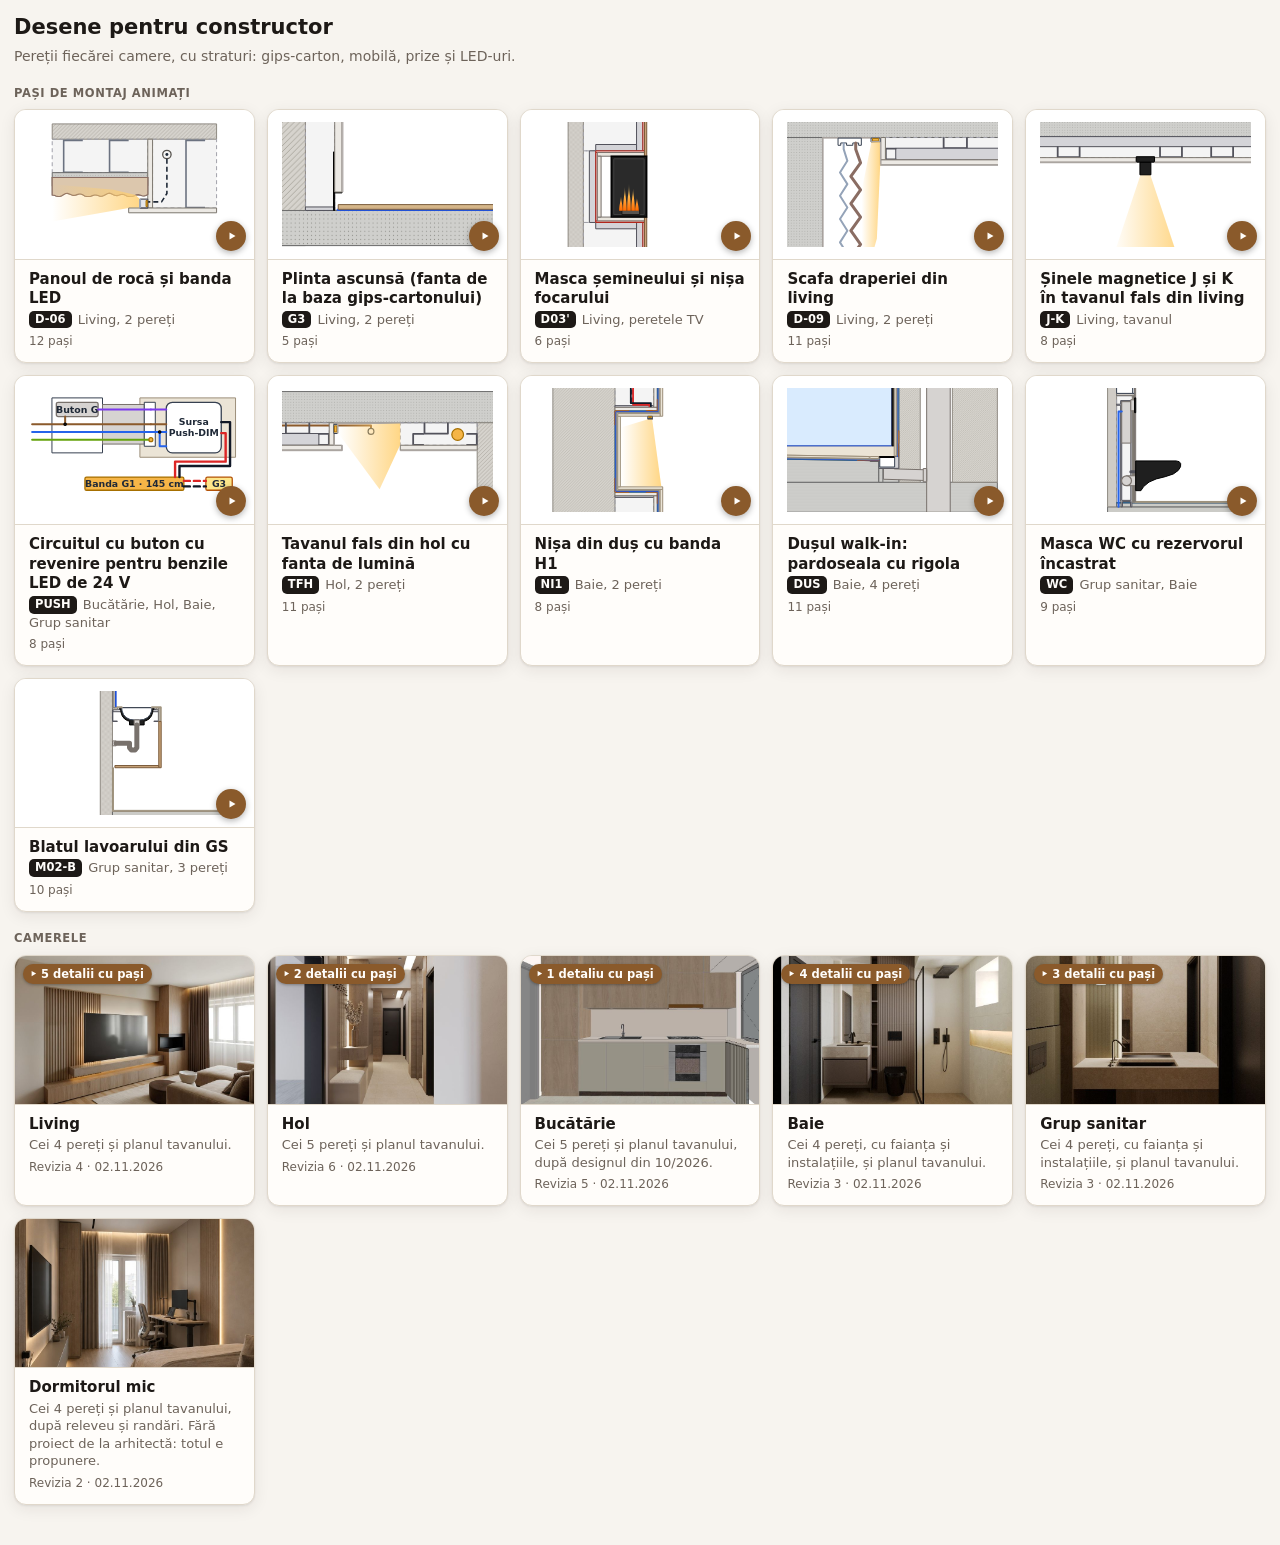
==== commit 10c4d6cd: "Desene din renovare@a3828bc Co-Authored-By: Claude Opus 5.5 <noreply@anthropic.com>" ====
--- a/index.html
+++ b/index.html
@@ -37,7 +37,7 @@
     </a>
     <a class="card" href="dormitor-mic.html#N">
       <span class="card-vizual"><img src="img/camere/dormitor-mic.jpg" width="800" height="500" alt="Randarea dormitorului mic: televizorul, dulapul, ușa de balcon și biroul" loading="lazy" decoding="async"></span>
-      <span class="card-text"><b>Dormitorul mic</b><small>Cei 4 pereți și planul tavanului, după releveu și randări. Fără proiect de la arhitectă: totul e propunere.</small><span class="card-rev">Revizia 1 · 02.11.2026</span></span>
+      <span class="card-text"><b>Dormitorul mic</b><small>Cei 4 pereți și planul tavanului, după releveu și randări. Fără proiect de la arhitectă: totul e propunere.</small><span class="card-rev">Revizia 2 · 02.11.2026</span></span>
     </a>
   </div>
 </div>
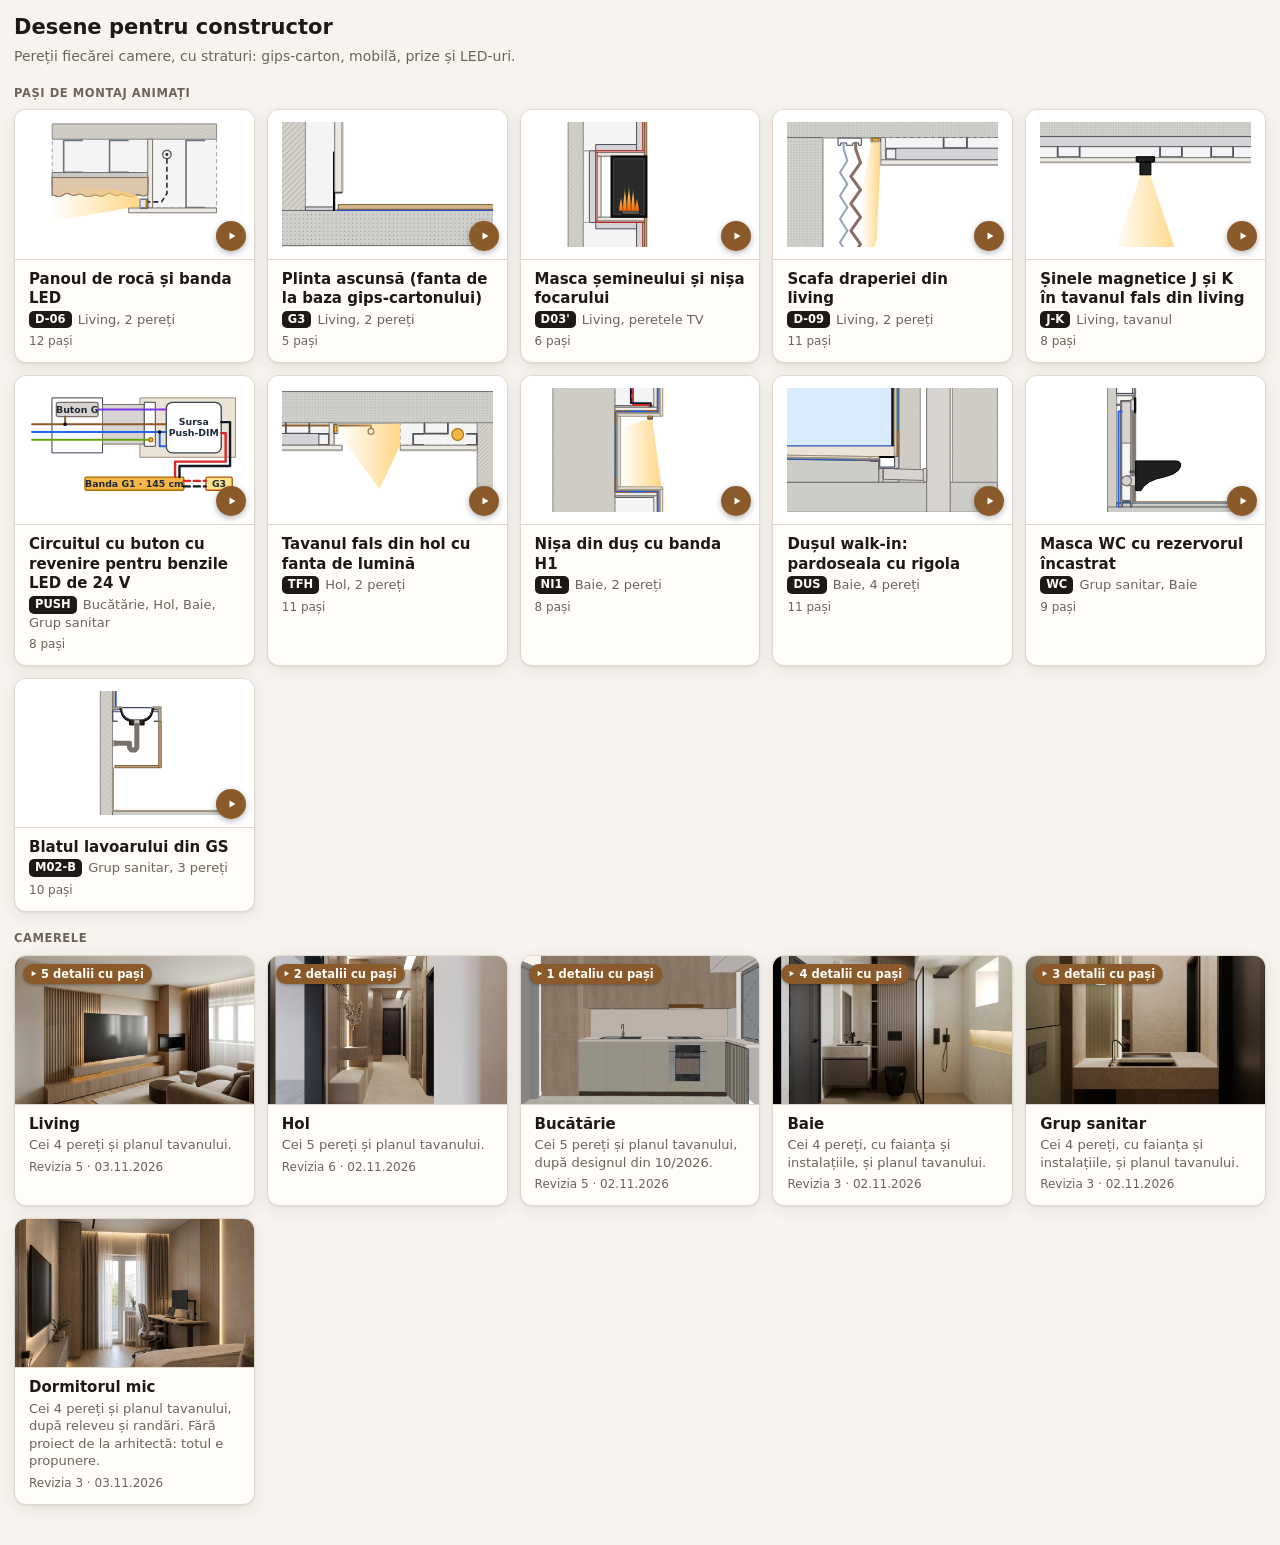
==== commit 8c91e658: "Desene din renovare@d7fee86 Co-Authored-By: Claude Opus 5.5 <noreply@anthropic.com>" ====
--- a/index.html
+++ b/index.html
@@ -17,7 +17,7 @@
   <div class="camere carduri">
     <a class="card" href="living.html#N">
       <span class="card-vizual"><img src="img/camere/living.jpg" width="800" height="500" alt="Randarea livingului: peretele televizorului, cu șemineul" loading="lazy" decoding="async"></span>
-      <span class="card-text"><b>Living</b><small>Cei 4 pereți și planul tavanului.</small><span class="card-rev">Revizia 4 · 02.11.2026</span></span>
+      <span class="card-text"><b>Living</b><small>Cei 4 pereți și planul tavanului.</small><span class="card-rev">Revizia 5 · 03.11.2026</span></span>
     </a>
     <a class="card" href="hol.html#N">
       <span class="card-vizual"><img src="img/camere/hol.jpg" width="800" height="500" alt="Randarea holului" loading="lazy" decoding="async"></span>
@@ -37,7 +37,7 @@
     </a>
     <a class="card" href="dormitor-mic.html#N">
       <span class="card-vizual"><img src="img/camere/dormitor-mic.jpg" width="800" height="500" alt="Randarea dormitorului mic: televizorul, dulapul, ușa de balcon și biroul" loading="lazy" decoding="async"></span>
-      <span class="card-text"><b>Dormitorul mic</b><small>Cei 4 pereți și planul tavanului, după releveu și randări. Fără proiect de la arhitectă: totul e propunere.</small><span class="card-rev">Revizia 2 · 02.11.2026</span></span>
+      <span class="card-text"><b>Dormitorul mic</b><small>Cei 4 pereți și planul tavanului, după releveu și randări. Fără proiect de la arhitectă: totul e propunere.</small><span class="card-rev">Revizia 3 · 03.11.2026</span></span>
     </a>
   </div>
 </div>
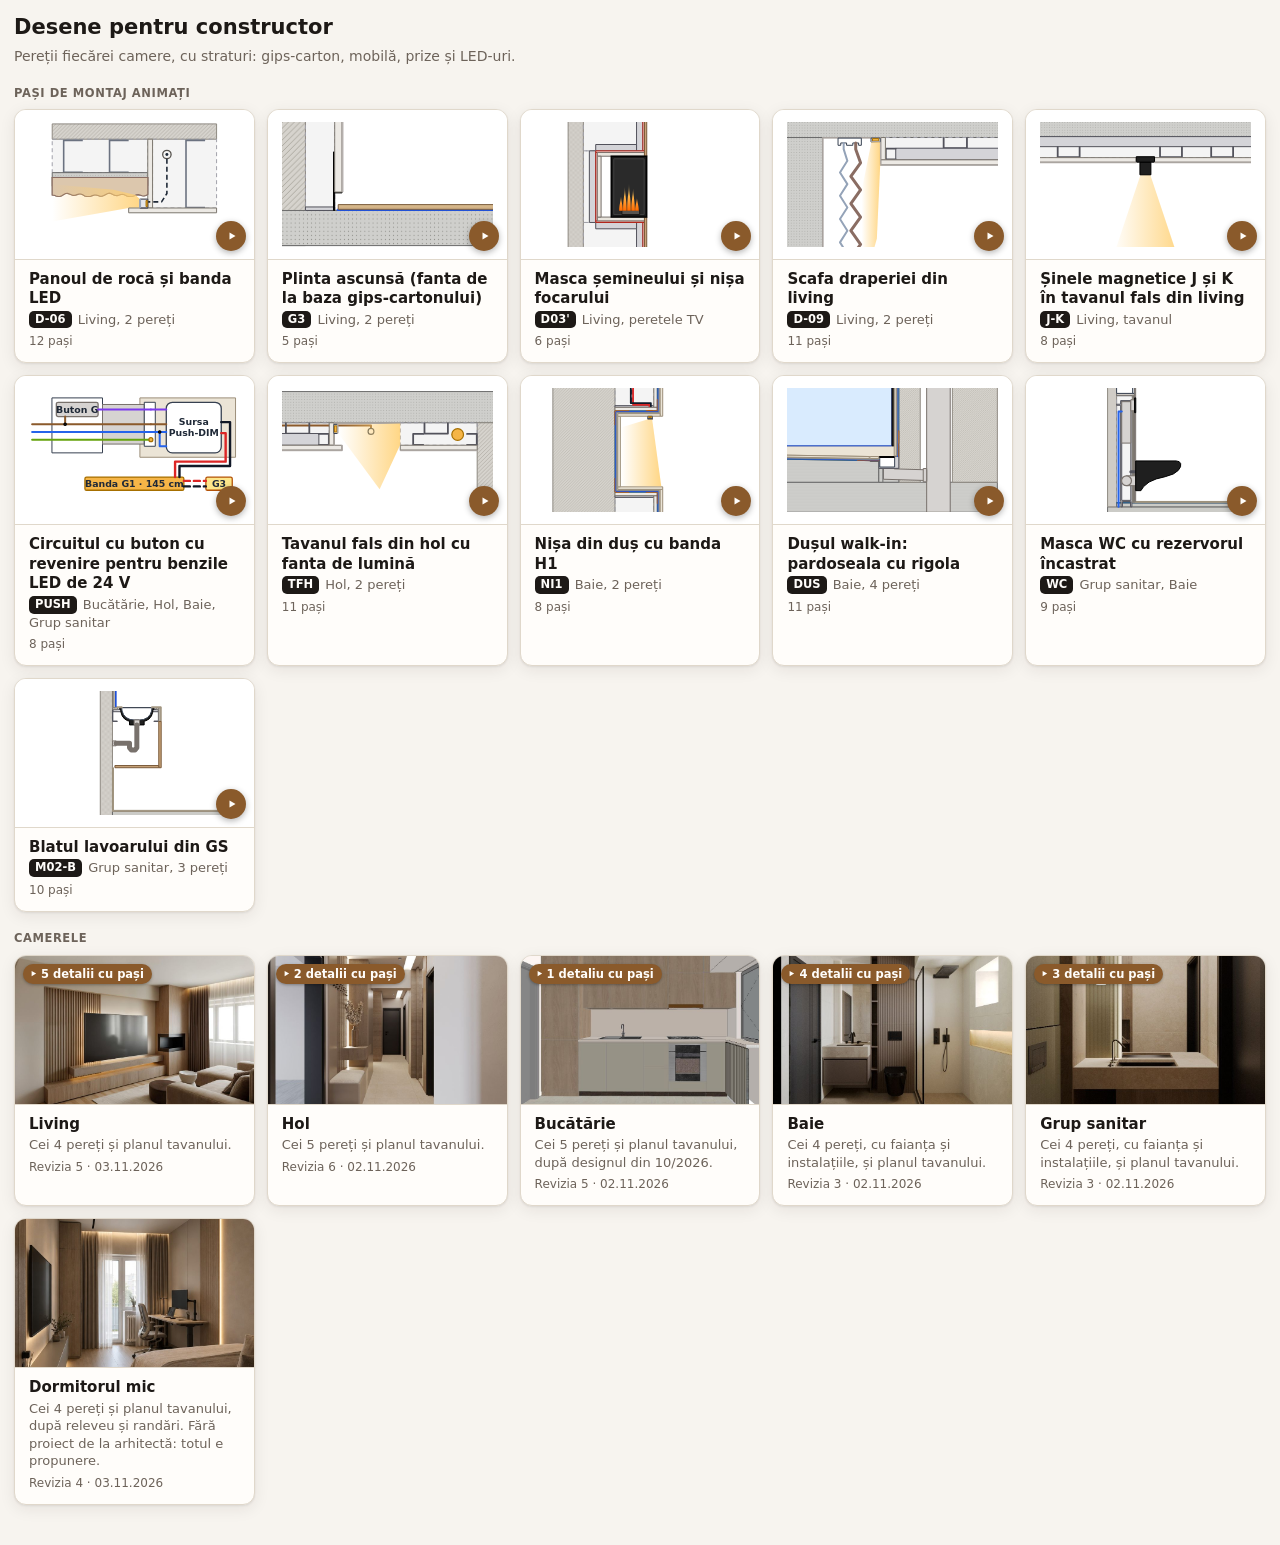
==== commit c0d44128: "Desene din renovare@fbe9d1f Co-Authored-By: Claude Opus 5.5 <noreply@anthropic.com>" ====
--- a/index.html
+++ b/index.html
@@ -37,7 +37,7 @@
     </a>
     <a class="card" href="dormitor-mic.html#N">
       <span class="card-vizual"><img src="img/camere/dormitor-mic.jpg" width="800" height="500" alt="Randarea dormitorului mic: televizorul, dulapul, ușa de balcon și biroul" loading="lazy" decoding="async"></span>
-      <span class="card-text"><b>Dormitorul mic</b><small>Cei 4 pereți și planul tavanului, după releveu și randări. Fără proiect de la arhitectă: totul e propunere.</small><span class="card-rev">Revizia 3 · 03.11.2026</span></span>
+      <span class="card-text"><b>Dormitorul mic</b><small>Cei 4 pereți și planul tavanului, după releveu și randări. Fără proiect de la arhitectă: totul e propunere.</small><span class="card-rev">Revizia 4 · 03.11.2026</span></span>
     </a>
   </div>
 </div>
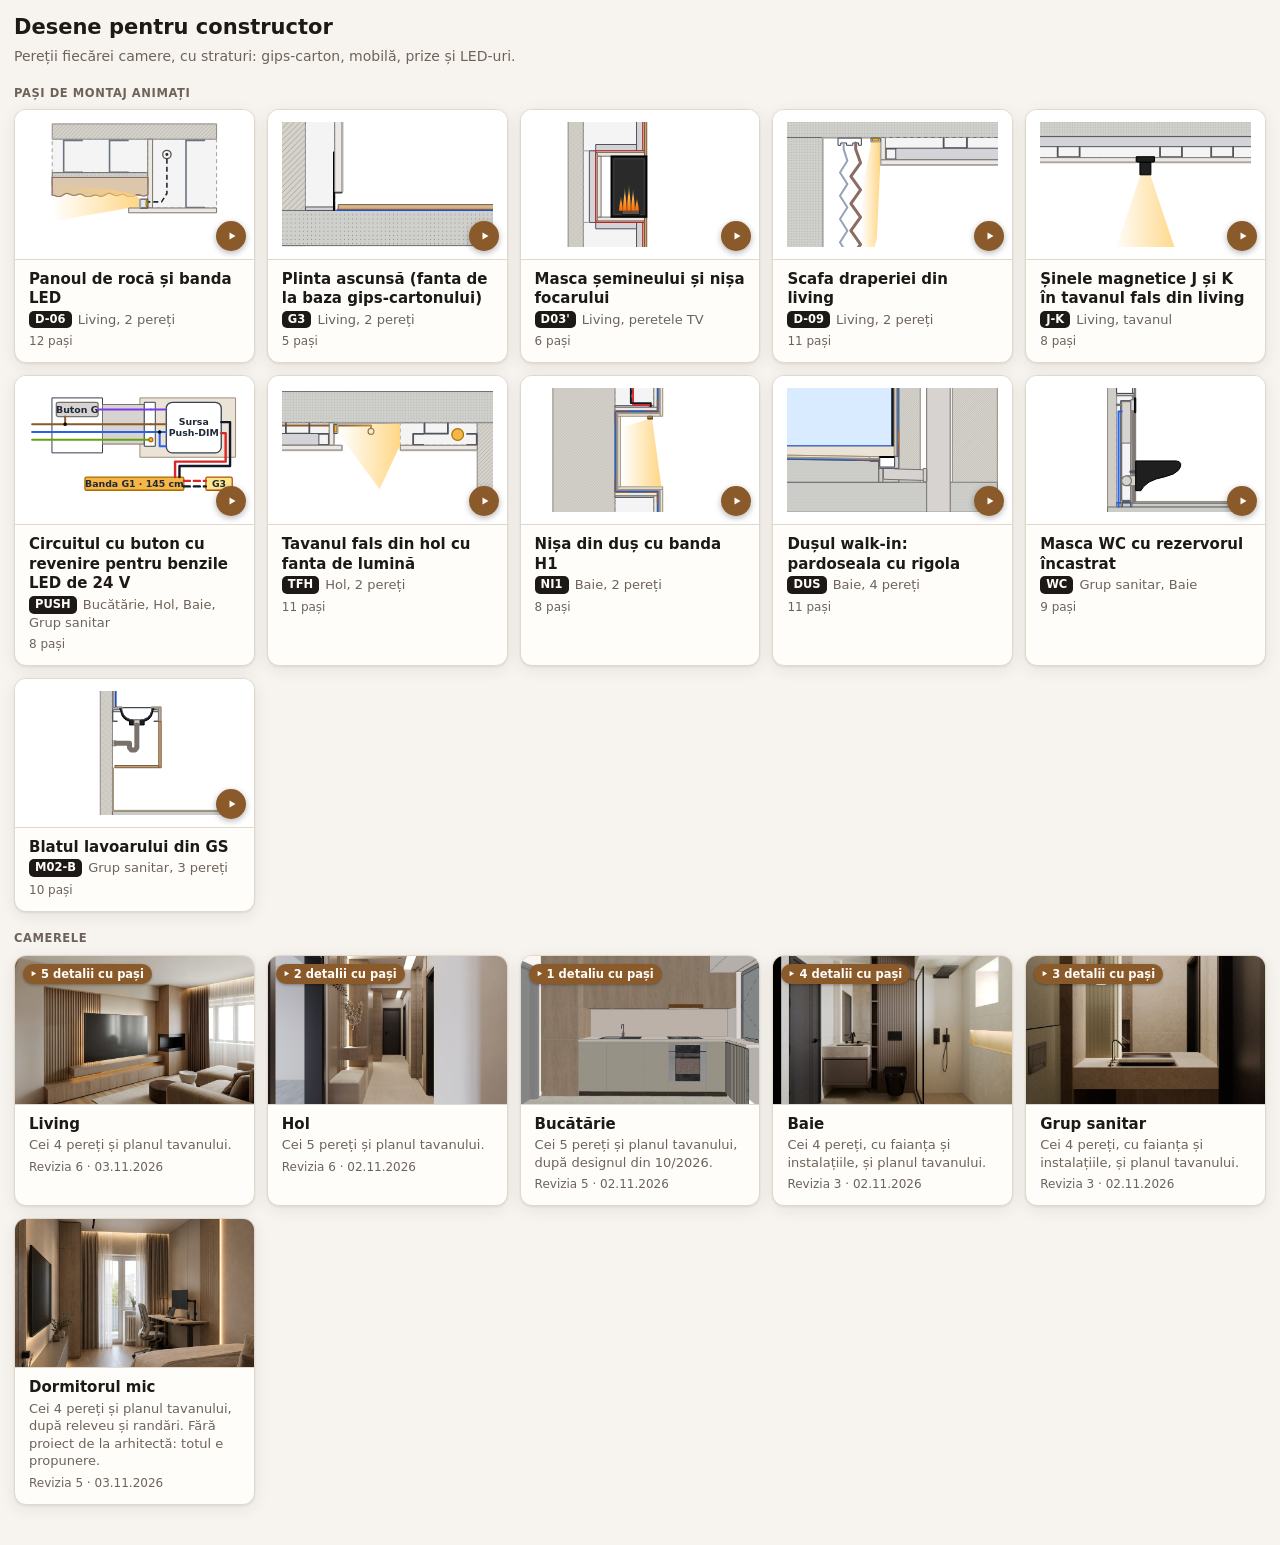
==== commit 924c4c86: "Desene din renovare@0cb8694 Co-Authored-By: Claude Opus 5.5 <noreply@anthropic.com>" ====
--- a/index.html
+++ b/index.html
@@ -17,7 +17,7 @@
   <div class="camere carduri">
     <a class="card" href="living.html#N">
       <span class="card-vizual"><img src="img/camere/living.jpg" width="800" height="500" alt="Randarea livingului: peretele televizorului, cu șemineul" loading="lazy" decoding="async"></span>
-      <span class="card-text"><b>Living</b><small>Cei 4 pereți și planul tavanului.</small><span class="card-rev">Revizia 5 · 03.11.2026</span></span>
+      <span class="card-text"><b>Living</b><small>Cei 4 pereți și planul tavanului.</small><span class="card-rev">Revizia 6 · 03.11.2026</span></span>
     </a>
     <a class="card" href="hol.html#N">
       <span class="card-vizual"><img src="img/camere/hol.jpg" width="800" height="500" alt="Randarea holului" loading="lazy" decoding="async"></span>
@@ -37,7 +37,7 @@
     </a>
     <a class="card" href="dormitor-mic.html#N">
       <span class="card-vizual"><img src="img/camere/dormitor-mic.jpg" width="800" height="500" alt="Randarea dormitorului mic: televizorul, dulapul, ușa de balcon și biroul" loading="lazy" decoding="async"></span>
-      <span class="card-text"><b>Dormitorul mic</b><small>Cei 4 pereți și planul tavanului, după releveu și randări. Fără proiect de la arhitectă: totul e propunere.</small><span class="card-rev">Revizia 4 · 03.11.2026</span></span>
+      <span class="card-text"><b>Dormitorul mic</b><small>Cei 4 pereți și planul tavanului, după releveu și randări. Fără proiect de la arhitectă: totul e propunere.</small><span class="card-rev">Revizia 5 · 03.11.2026</span></span>
     </a>
   </div>
 </div>
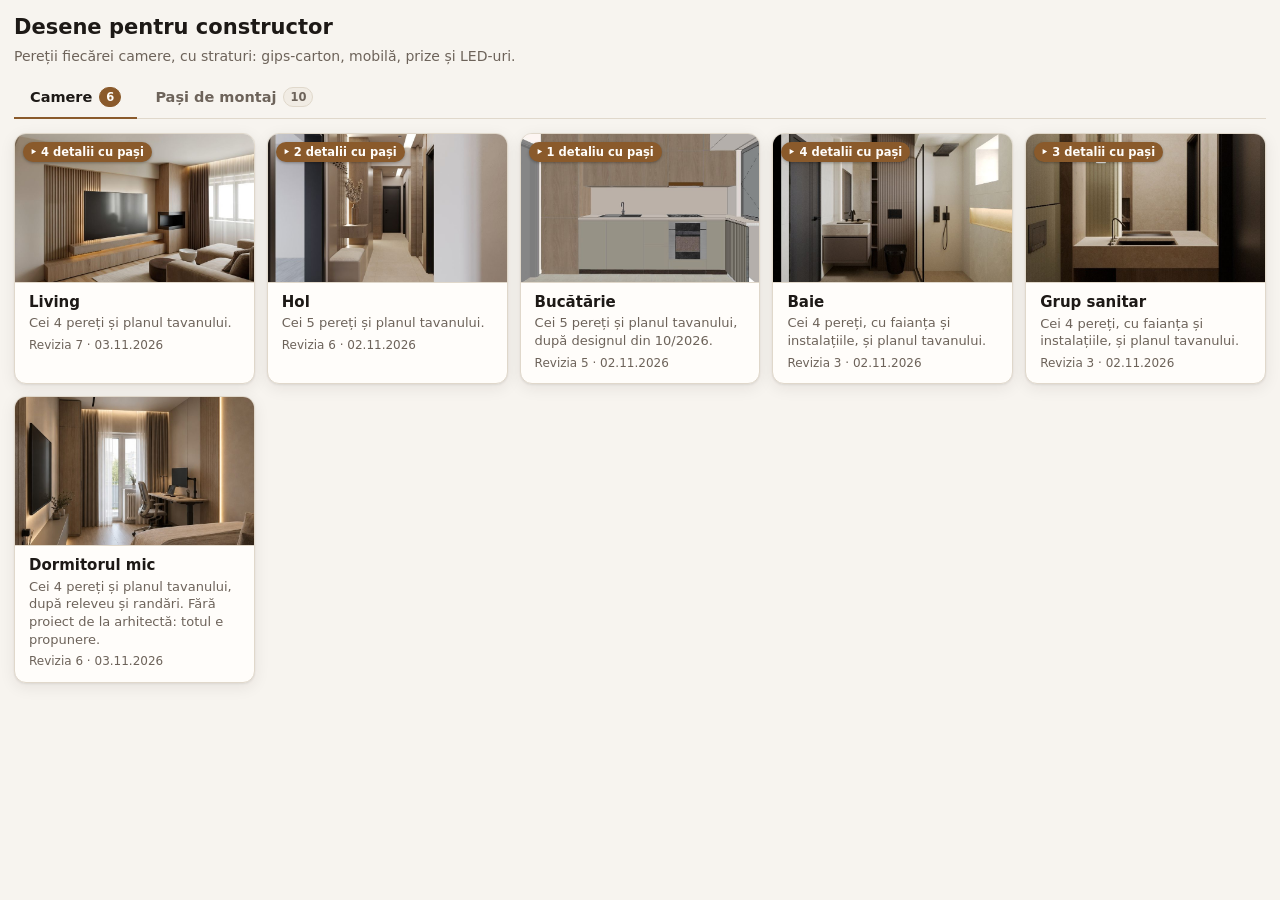
==== commit d6e9a6b6: "Desene din renovare@f6b7fdb Co-Authored-By: Claude Opus 5.5 <noreply@anthropic.com>" ====
--- a/index.html
+++ b/index.html
@@ -14,10 +14,15 @@
     <h1>Desene pentru constructor</h1>
     <span id="subtitlu">Pereții fiecărei camere, cu straturi: gips-carton, mobilă, prize și LED-uri.</span>
   </header>
+  <div class="file-index" role="tablist" aria-label="Ce arată pagina" hidden>
+    <button type="button" role="tab" id="fila-camere" aria-controls="panou-camere" aria-selected="true">Camere<span class="nr">6</span></button>
+    <button type="button" role="tab" id="fila-pasi" aria-controls="panou-pasi" aria-selected="false" tabindex="-1">Pași de montaj<span class="nr"></span></button>
+  </div>
+  <section id="panou-camere" role="tabpanel" aria-labelledby="fila-camere">
   <div class="camere carduri">
     <a class="card" href="living.html#N">
       <span class="card-vizual"><img src="img/camere/living.jpg" width="800" height="500" alt="Randarea livingului: peretele televizorului, cu șemineul" loading="lazy" decoding="async"></span>
-      <span class="card-text"><b>Living</b><small>Cei 4 pereți și planul tavanului.</small><span class="card-rev">Revizia 6 · 03.11.2026</span></span>
+      <span class="card-text"><b>Living</b><small>Cei 4 pereți și planul tavanului.</small><span class="card-rev">Revizia 7 · 03.11.2026</span></span>
     </a>
     <a class="card" href="hol.html#N">
       <span class="card-vizual"><img src="img/camere/hol.jpg" width="800" height="500" alt="Randarea holului" loading="lazy" decoding="async"></span>
@@ -37,9 +42,11 @@
     </a>
     <a class="card" href="dormitor-mic.html#N">
       <span class="card-vizual"><img src="img/camere/dormitor-mic.jpg" width="800" height="500" alt="Randarea dormitorului mic: televizorul, dulapul, ușa de balcon și biroul" loading="lazy" decoding="async"></span>
-      <span class="card-text"><b>Dormitorul mic</b><small>Cei 4 pereți și planul tavanului, după releveu și randări. Fără proiect de la arhitectă: totul e propunere.</small><span class="card-rev">Revizia 5 · 03.11.2026</span></span>
+      <span class="card-text"><b>Dormitorul mic</b><small>Cei 4 pereți și planul tavanului, după releveu și randări. Fără proiect de la arhitectă: totul e propunere.</small><span class="card-rev">Revizia 6 · 03.11.2026</span></span>
     </a>
   </div>
+  </section>
+  <section id="panou-pasi" class="index-pasi" role="tabpanel" aria-labelledby="fila-pasi" hidden></section>
 </div>
 <script src="data/living.js"></script>
 <script src="data/hol.js"></script>
@@ -51,7 +58,6 @@
 <script src="data/detalii/D03p.js"></script>
 <script src="data/detalii/G3.js"></script>
 <script src="data/detalii/D-09.js"></script>
-<script src="data/detalii/J-K.js"></script>
 <script src="data/detalii/TFH.js"></script>
 <script src="data/detalii/DUS.js"></script>
 <script src="data/detalii/NI1.js"></script>
--- a/css/desen.css
+++ b/css/desen.css
@@ -68,15 +68,21 @@
 @media (hover: hover) and (prefers-reduced-motion: reduce) { .card:hover { border-color:color-mix(in srgb, var(--accent) 60%, var(--border)); } }
 @media (max-width: 559px) {
   .carduri { grid-template-columns:1fr 1fr; gap:10px; }
-  /* pașii, pe telefon: un rând care se derulează în lateral, ca desenele să rămână destul de mari */
-  .index-pasi .carduri { display:flex; overflow-x:auto; scroll-snap-type:x mandatory; scroll-padding:0 14px; margin:0 -14px; padding:2px 14px 10px; scrollbar-width:none; }
-  .index-pasi .carduri::-webkit-scrollbar { display:none; }
-  .index-pasi .card { flex:0 0 78%; scroll-snap-align:start; }
+  /* pașii, pe telefon: un card pe rând, ca desenele să rămână destul de mari */
+  .index-pasi .carduri { grid-template-columns:1fr; }
+  .file-index [role="tab"] { flex:1 1 0; justify-content:center; }
   .card-text { padding:8px 10px 10px; }
   .card-text b { font-size:14px; }
   .card-text small { font-size:12.5px; }
 }
-.index-pasi h2, .index-titlu { margin:18px 0 8px; font-size:11.5px; font-weight:600; color:var(--muted); text-transform:uppercase; letter-spacing:.05em; }
+/* filele paginii: Camere și Pași de montaj */
+.file-index { display:flex; gap:2px; margin:4px 0 14px; border-bottom:1px solid var(--border); }
+.file-index [role="tab"] { display:inline-flex; align-items:center; gap:7px; margin-bottom:-1px; padding:10px 16px 9px; border:0; border-bottom:2px solid transparent; background:none; color:var(--muted); font-size:14.5px; font-weight:600; cursor:pointer; }
+.file-index [role="tab"]:hover { color:var(--heading); }
+.file-index [role="tab"][aria-selected="true"] { color:var(--heading); border-bottom-color:var(--accent); }
+.file-index .nr { min-width:20px; padding:0 6px; border-radius:999px; background:var(--surface-2); border:1px solid var(--border); color:var(--muted); font-size:11.5px; line-height:18px; text-align:center; }
+.file-index [aria-selected="true"] .nr { background:var(--accent); border-color:var(--accent); color:var(--surface); }
+.index-nota { margin:0 0 12px; color:var(--muted); }
 
 /* ---------------------------------------------------------------- aplicația: bară, comenzi, desen, panou */
 .app { height:100vh; height:100dvh; display:flex; flex-direction:column; }
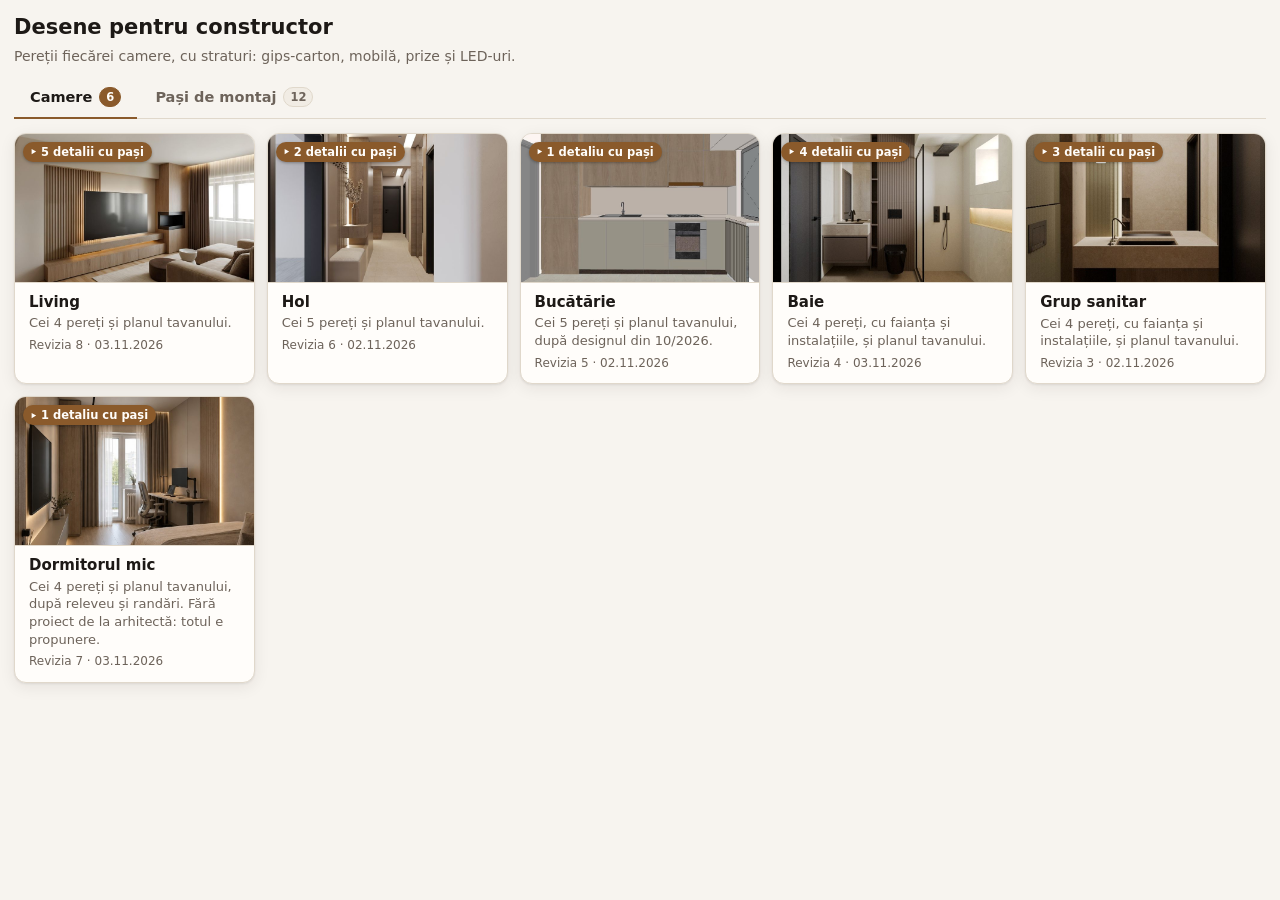
==== commit a17a4611: "Desene din renovare@7a98a7f Co-Authored-By: Claude Opus 5.5 <noreply@anthropic.com>" ====
--- a/index.html
+++ b/index.html
@@ -22,7 +22,7 @@
   <div class="camere carduri">
     <a class="card" href="living.html#N">
       <span class="card-vizual"><img src="img/camere/living.jpg" width="800" height="500" alt="Randarea livingului: peretele televizorului, cu șemineul" loading="lazy" decoding="async"></span>
-      <span class="card-text"><b>Living</b><small>Cei 4 pereți și planul tavanului.</small><span class="card-rev">Revizia 7 · 03.11.2026</span></span>
+      <span class="card-text"><b>Living</b><small>Cei 4 pereți și planul tavanului.</small><span class="card-rev">Revizia 8 · 03.11.2026</span></span>
     </a>
     <a class="card" href="hol.html#N">
       <span class="card-vizual"><img src="img/camere/hol.jpg" width="800" height="500" alt="Randarea holului" loading="lazy" decoding="async"></span>
@@ -34,7 +34,7 @@
     </a>
     <a class="card" href="baie.html#N">
       <span class="card-vizual"><img src="img/camere/baie.jpg" width="800" height="500" alt="Randarea băii" loading="lazy" decoding="async"></span>
-      <span class="card-text"><b>Baie</b><small>Cei 4 pereți, cu faianța și instalațiile, și planul tavanului.</small><span class="card-rev">Revizia 3 · 02.11.2026</span></span>
+      <span class="card-text"><b>Baie</b><small>Cei 4 pereți, cu faianța și instalațiile, și planul tavanului.</small><span class="card-rev">Revizia 4 · 03.11.2026</span></span>
     </a>
     <a class="card" href="gs.html#N">
       <span class="card-vizual"><img src="img/camere/gs.jpg" width="800" height="500" alt="Randarea grupului sanitar" loading="lazy" decoding="async"></span>
@@ -42,7 +42,7 @@
     </a>
     <a class="card" href="dormitor-mic.html#N">
       <span class="card-vizual"><img src="img/camere/dormitor-mic.jpg" width="800" height="500" alt="Randarea dormitorului mic: televizorul, dulapul, ușa de balcon și biroul" loading="lazy" decoding="async"></span>
-      <span class="card-text"><b>Dormitorul mic</b><small>Cei 4 pereți și planul tavanului, după releveu și randări. Fără proiect de la arhitectă: totul e propunere.</small><span class="card-rev">Revizia 6 · 03.11.2026</span></span>
+      <span class="card-text"><b>Dormitorul mic</b><small>Cei 4 pereți și planul tavanului, după releveu și randări. Fără proiect de la arhitectă: totul e propunere.</small><span class="card-rev">Revizia 7 · 03.11.2026</span></span>
     </a>
   </div>
   </section>
@@ -64,6 +64,8 @@
 <script src="data/detalii/WC.js"></script>
 <script src="data/detalii/M02-B.js"></script>
 <script src="data/detalii/PUSH.js"></script>
+<script src="data/detalii/AC-D.js"></script>
+<script src="data/detalii/AC-L.js"></script>
 <script src="js/pasi.js"></script>
 <script src="js/index.js"></script>
 </body>
--- a/css/desen.css
+++ b/css/desen.css
@@ -654,3 +654,105 @@
   .sursa { font-size:10px; }
   #modificari { font-size:10.5px; color:#000; }
 }
+
+/* ---------------------------------------------------------------- Vederea 3D a pereților (js/vedere3d.js)
+   Vederea 3D stă peste desenul 2D, în aceeași cutie; desenul rămâne dedesubt, ascuns, ca la revenire să fie
+   neschimbat. Comenzile de peste ea au culori deschise în ambele teme, ca butoanele de zoom. */
+.zoom { z-index:2; }
+.zoom .b3d { font-size:12.5px; font-weight:800; letter-spacing:.02em; }
+.zoom .b3d[aria-pressed="true"] { background:#2b2622; color:#fffdfa; }
+.zoom .b3d[aria-pressed="true"]:hover { background:#3f3a35; }
+.desen-cutie.in-3d #desen, .desen-cutie.in-3d .coduri-ascunse { visibility:hidden; }
+.desen-cutie.in-3d .zoom button:not(.b3d) { display:none; }
+.v3d { position:absolute; inset:0; z-index:1; overflow:hidden; background:#d8d2c8; }
+@media (prefers-color-scheme: dark) { :root:not([data-tema="luminos"]) .v3d { background:#2c2822; } }
+:root[data-tema="intunecat"] .v3d { background:#2c2822; }
+.v3d-canvas { position:absolute; inset:0; width:100%; height:100%; display:block; touch-action:none; outline:none; }
+.v3d-etichete { position:absolute; inset:0; overflow:hidden; pointer-events:none; }
+.v3d-cota { position:absolute; left:0; top:0; padding:1px 6px; border-radius:5px; background:#b42318; color:#fff; font-size:12px; font-weight:700; line-height:1.45; white-space:nowrap; font-variant-numeric:tabular-nums; box-shadow:0 1px 3px rgba(0,0,0,.3); }
+.v3d-cota.intre { background:#1d4ed8; }
+.v3d-cota[hidden] { display:none; }
+/* unghiurile și ajutorul: jos în stânga; deasupra variantelor, dacă peretele are variante */
+.v3d-comenzi { position:absolute; left:12px; bottom:12px; z-index:2; display:flex; flex-direction:column; align-items:flex-start; gap:6px; max-width:calc(100% - 84px); pointer-events:none; }
+.v3d-comenzi > * { pointer-events:auto; }
+.desen-cutie:has(> .variante:not([hidden])) .v3d-comenzi { bottom:62px; }
+.v3d-ajutor { margin:0; padding:3px 9px; border-radius:7px; background:rgba(255,253,250,.86); color:#3f3a33; font-size:12px; line-height:1.4; }
+.v3d.v3d-folosit .v3d-ajutor { display:none; }
+.v3d-unghiuri { flex:none; background:#f1ece4; border-color:#d8d2c7; box-shadow:var(--umbra); }
+.v3d-unghiuri button { color:#6d635a; }
+.v3d-unghiuri button:hover:not(.on) { color:#2b2622; }
+.v3d-unghiuri button.on { background:#fff; color:#2b2622; }
+.v3d-incarca { position:absolute; left:50%; top:50%; z-index:3; max-width:calc(100% - 40px); margin:0; padding:8px 14px; transform:translate(-50%, -50%); border-radius:10px; background:#fffdfa; color:#3f3a33; font-size:13px; text-align:center; box-shadow:var(--umbra); }
+/* mesajul de eroare stă peste desenul 2D, fără să-l acopere */
+.v3d.v3d-eroare { background:transparent; pointer-events:none; }
+.v3d.v3d-eroare .v3d-comenzi { display:none; }
+@media (hover: none) { .v3d-shift { display:none; } }
+@media screen and (max-width: 640px) {
+  .v3d-comenzi { left:8px; bottom:8px; max-width:calc(100% - 66px); gap:4px; }
+  .v3d-unghiuri button { padding:6px 10px; font-size:13px; }
+  .v3d-ajutor { font-size:11.5px; }
+}
+@media print {
+  .v3d, .zoom .b3d { display:none !important; }
+  .desen-cutie.in-3d #desen { visibility:visible; }
+}
+
+/* ---------------------------------------------------------------- Pașii de montaj în 3D (js/pasi3d.js, din js/pasi.js)
+   Desenul 3D stă peste secțiunea 2D, în aceeași cutie; secțiunea rămâne desenată dedesubt, ascunsă, ca lista „Pe desen”
+   și comutatorul „3D / Secțiune” să o folosească. Cotele, etichetele și conturul albastru sunt HTML și SVG peste canvas,
+   mutate la fiecare cadru. Fundalul e cel al vederii 3D a pereților. */
+.ps-desen { position:relative; flex:1; min-height:0; display:flex; }
+.ps-scena.e3d .ps-desen > svg { visibility:hidden; }
+/* pașii „doar2d” (de exemplu baia și GS-ul din PUSH): desenul 2D se vede și în modul 3D */
+.ps-scena.e3d.p2d .ps-desen > svg { visibility:visible; }
+.ps-scena.e3d.p2d .ps-3d { visibility:hidden; }
+/* pe desenul 3D, un deget rotește; pașii se schimbă glisând pe text: textul lasă browserului doar derularea verticală */
+dialog.pasi .ps-text { touch-action:pan-y; }
+.ps-3d { position:absolute; inset:0; z-index:1; overflow:hidden; background:#d8d2c8; touch-action:none; }
+.ps-3d.incarca { visibility:hidden; }
+.ps-3d canvas { display:block; width:100%; height:100%; touch-action:none; outline:none; }
+.ps-scena .ps-3d svg.ps-linii3d { position:absolute; inset:0; width:100%; height:100%; pointer-events:none; overflow:visible; }
+.ps-et3d { position:absolute; inset:0; overflow:hidden; pointer-events:none; }
+.ps-asteapta { position:absolute; inset:0; display:grid; place-items:center; color:#57534e; font-size:13px; }
+.ps-e3, .ps-t3, .ps-c3, .ps-n3 { position:absolute; left:0; top:0; animation:ps3-apare .35s ease-out both; }
+.ps-e3 { max-width:220px; padding:3px 8px; border-radius:7px; background:rgba(31, 29, 26, .86); color:#fff; font-size:12px; font-weight:600; line-height:1.3; box-shadow:0 1px 3px rgba(0, 0, 0, .25); }
+.ps-t3 { padding:1px 6px; border-radius:5px; background:rgba(255, 253, 250, .8); color:#57534e; font-size:11.5px; white-space:nowrap; }
+.ps-c3 { padding:1px 6px; border-radius:5px; background:#b42318; color:#fff; font-size:12px; font-weight:700; line-height:1.45; white-space:nowrap; font-variant-numeric:tabular-nums; box-shadow:0 1px 3px rgba(0, 0, 0, .3); }
+.ps-c3.intre { background:#1d4ed8; }
+.ps-n3 { width:22px; height:22px; display:grid; place-items:center; border:1.5px solid #fff; border-radius:50%; background:#1f2937; color:#fff; font-size:11.5px; font-weight:700; }
+.ps-e3[hidden], .ps-t3[hidden], .ps-c3[hidden], .ps-n3[hidden] { display:none; }
+.ps-linii3d .ps-lider { stroke:#1f2937; stroke-width:1.2; }
+.ps-linii3d .ps-punct { fill:#1f2937; stroke:#fff; stroke-width:1.2; }
+.ps-linii3d .ps-cota3d { fill:none; stroke:#b42318; stroke-width:1.5; }
+.ps-linii3d .ps-martor3d { fill:none; stroke:#b42318; stroke-width:1; stroke-dasharray:3 3; }
+.ps-linii3d .ps-cota3d.intre, .ps-linii3d .ps-martor3d.intre { stroke:#1d4ed8; }
+.ps-linii3d .ps-nou3d { fill:none; stroke:#2563eb; stroke-width:1.4; stroke-opacity:.85; stroke-dasharray:5 3; animation:ps3-apare .4s ease-out both; }
+.ps-linii3d .ps-contur3d { fill:none; stroke:#8a5a2b; stroke-width:1.2; stroke-dasharray:6 4; }
+.ps-linii3d .ps-linie3d { fill:none; stroke:#1f2937; stroke-width:1.4; stroke-dasharray:5 3; }
+.ps-linii3d .ps-fir3d { fill:none; stroke-width:2; stroke-linejoin:round; stroke-linecap:round; }
+@keyframes ps3-apare { from { opacity:0; } to { opacity:1; } }
+/* comutatorul „3D / Secțiune” (la scheme, „3D / Schemă”), în colțul din stânga sus al desenului */
+.ps-mod { position:absolute; top:8px; left:8px; z-index:2; display:flex; gap:2px; padding:2px; border:1px solid rgba(43, 38, 34, .16); border-radius:9px; background:rgba(255, 253, 250, .94); box-shadow:0 1px 3px rgba(0, 0, 0, .15); }
+.ps-mod button { min-width:44px; min-height:30px; padding:0 10px; border:0; border-radius:7px; background:none; color:#57534e; font-size:12.5px; font-weight:700; cursor:pointer; }
+.ps-mod button:hover { background:rgba(43, 38, 34, .08); }
+.ps-mod button[aria-pressed="true"] { background:#2b2622; color:#fffdfa; }
+@media (pointer: coarse) { .ps-mod button { min-height:36px; } }
+@media (prefers-reduced-motion: reduce) { .ps-e3, .ps-t3, .ps-c3, .ps-n3, .ps-linii3d .ps-nou3d { animation:none; } }
+/* tema întunecată: fundalul din jurul modelului se închide, ca la vederea 3D a pereților; etichetele și comutatorul rămân la fel */
+@media (prefers-color-scheme: dark) { :root:not([data-tema="luminos"]) .ps-3d { background:#2c2822; } }
+:root[data-tema="intunecat"] .ps-3d { background:#2c2822; }
+/* telefonul ținut vertical: etichete mai înguste, comutatorul mai aproape de colț */
+@media screen and (max-width: 760px) {
+  .ps-e3 { max-width:170px; font-size:11.5px; padding:2px 7px; }
+  .ps-mod { top:6px; left:6px; }
+  /* indiciul „Trage ca să rotești” lipsește de sub desen, ca desenul să nu se micșoreze */
+  .ps-indiciu { display:none; }
+}
+/* telefonul ținut orizontal: desenul are toată înălțimea în stânga */
+@media screen and (orientation: landscape) and (max-height: 500px) {
+  .ps-indiciu { display:none; }
+  .ps-mod { top:4px; left:max(4px, env(safe-area-inset-left)); }
+  .ps-mod button { min-height:32px; padding:0 8px; }
+  .ps-e3 { max-width:180px; font-size:11px; }
+}
+@media print { .ps-3d, .ps-mod { display:none !important; } }
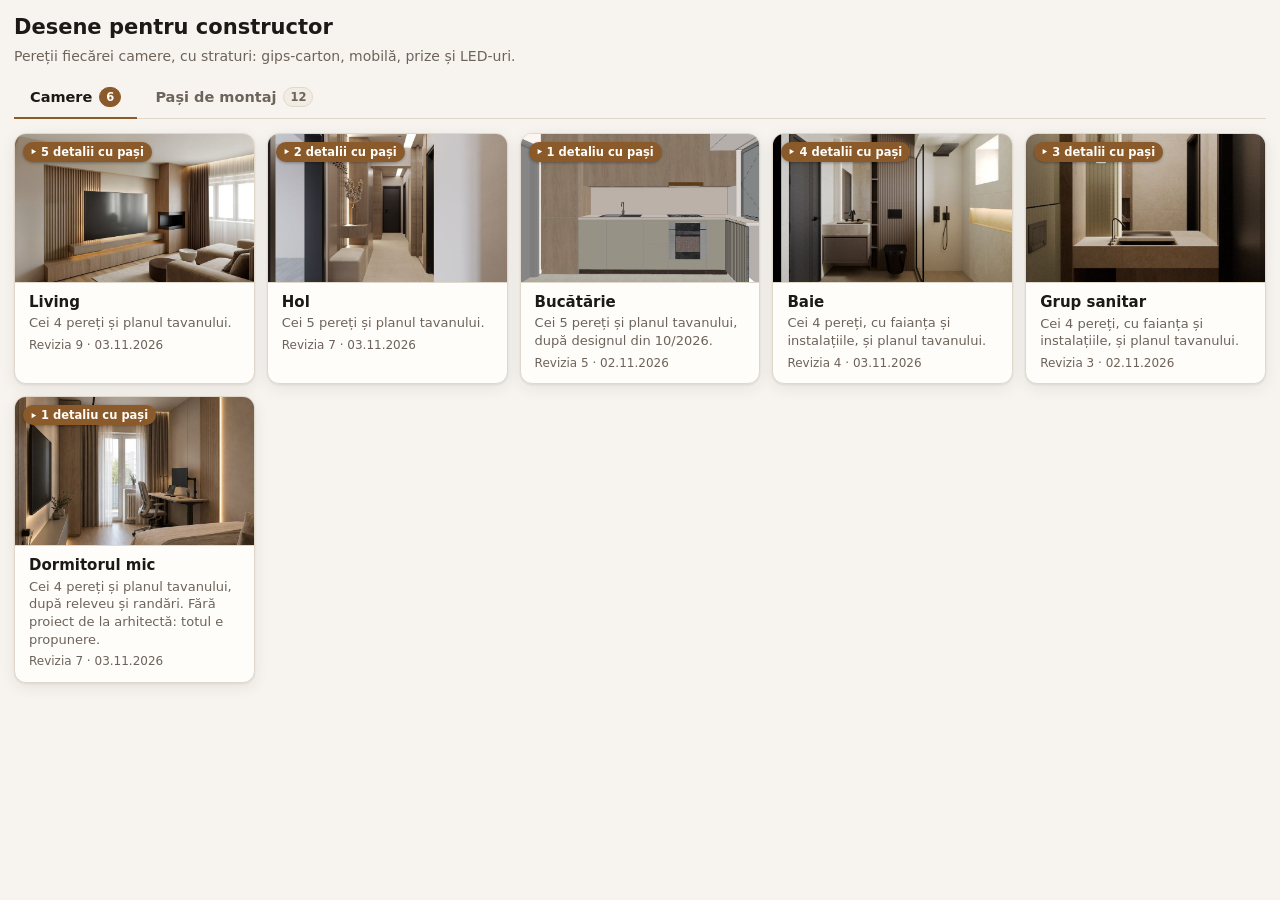
==== commit 686f7809: "Desene din renovare@abbd906 Co-Authored-By: Claude Opus 5.5 <noreply@anthropic.com>" ====
--- a/index.html
+++ b/index.html
@@ -22,11 +22,11 @@
   <div class="camere carduri">
     <a class="card" href="living.html#N">
       <span class="card-vizual"><img src="img/camere/living.jpg" width="800" height="500" alt="Randarea livingului: peretele televizorului, cu șemineul" loading="lazy" decoding="async"></span>
-      <span class="card-text"><b>Living</b><small>Cei 4 pereți și planul tavanului.</small><span class="card-rev">Revizia 8 · 03.11.2026</span></span>
+      <span class="card-text"><b>Living</b><small>Cei 4 pereți și planul tavanului.</small><span class="card-rev">Revizia 9 · 03.11.2026</span></span>
     </a>
     <a class="card" href="hol.html#N">
       <span class="card-vizual"><img src="img/camere/hol.jpg" width="800" height="500" alt="Randarea holului" loading="lazy" decoding="async"></span>
-      <span class="card-text"><b>Hol</b><small>Cei 5 pereți și planul tavanului.</small><span class="card-rev">Revizia 6 · 02.11.2026</span></span>
+      <span class="card-text"><b>Hol</b><small>Cei 5 pereți și planul tavanului.</small><span class="card-rev">Revizia 7 · 03.11.2026</span></span>
     </a>
     <a class="card" href="bucatarie.html#N">
       <span class="card-vizual"><img src="img/camere/bucatarie.jpg" width="800" height="500" alt="Vederea bucătăriei din designul 10/2026" loading="lazy" decoding="async"></span>
